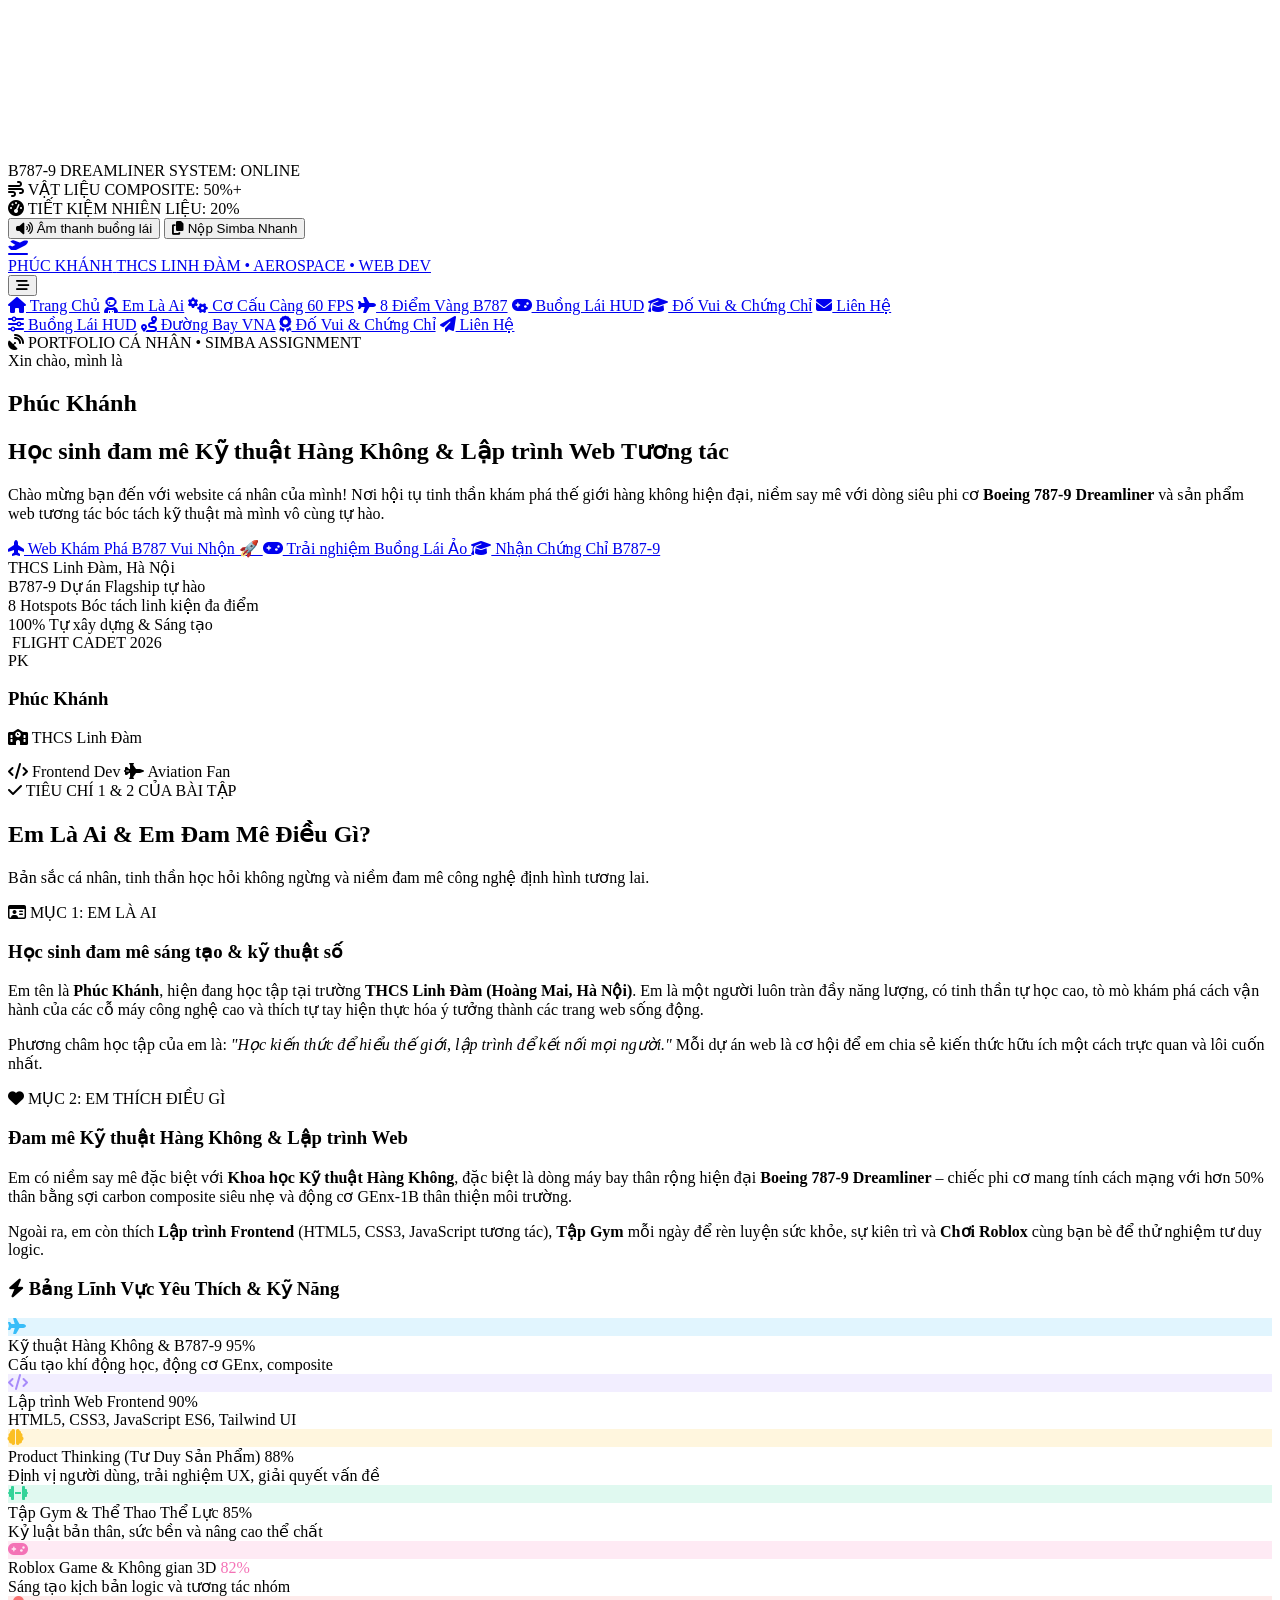
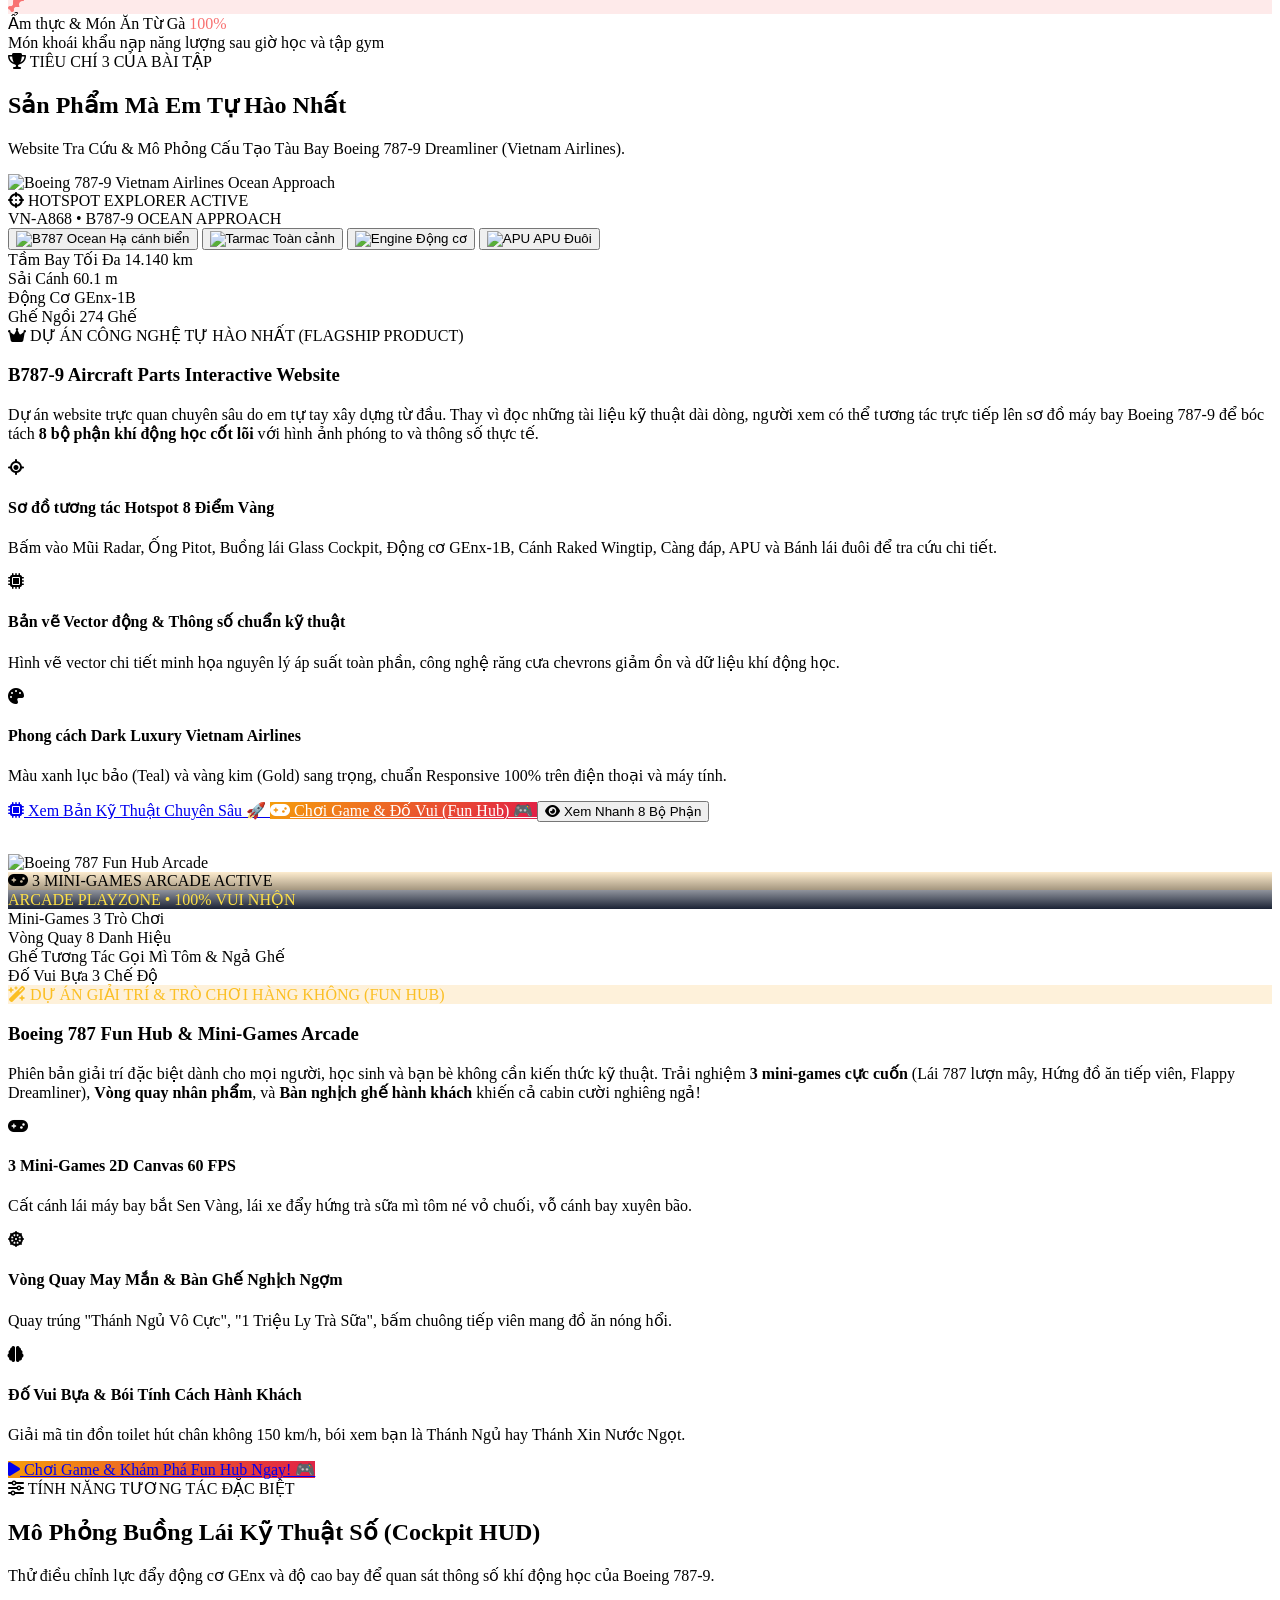
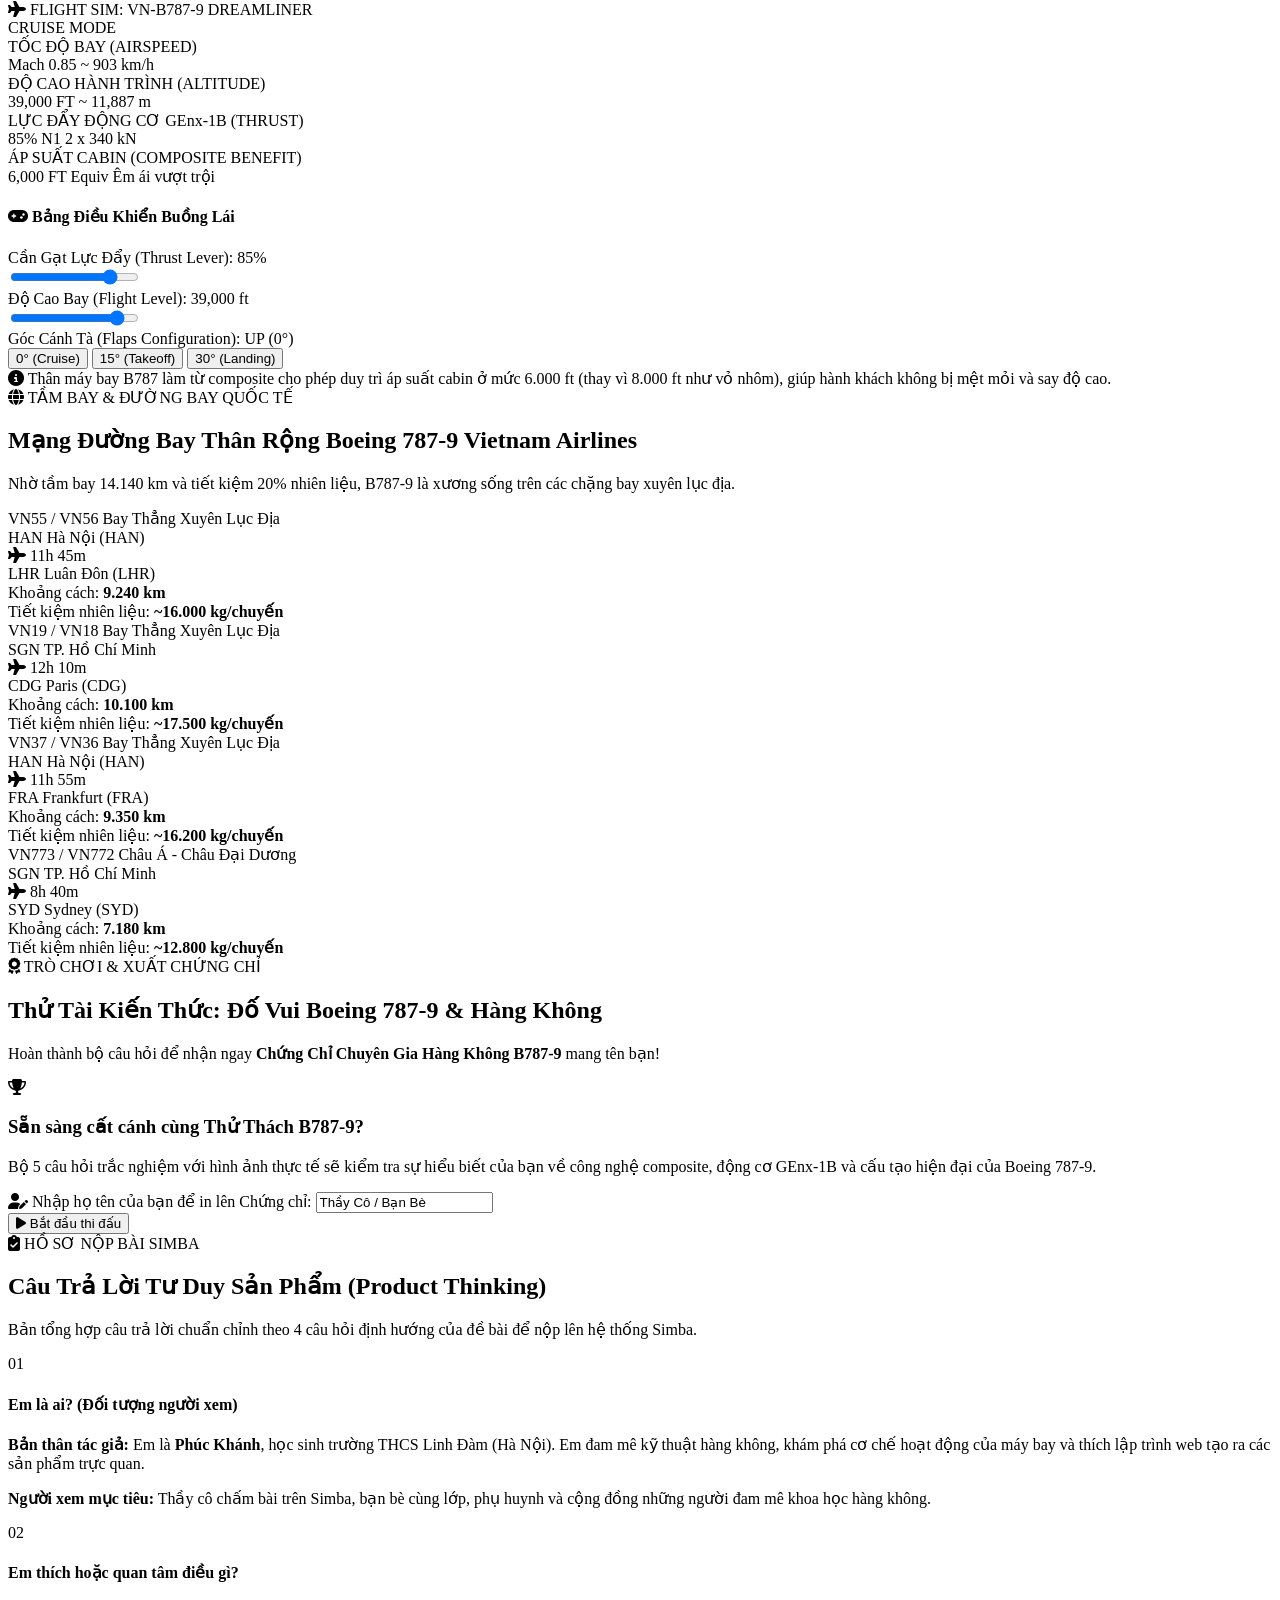
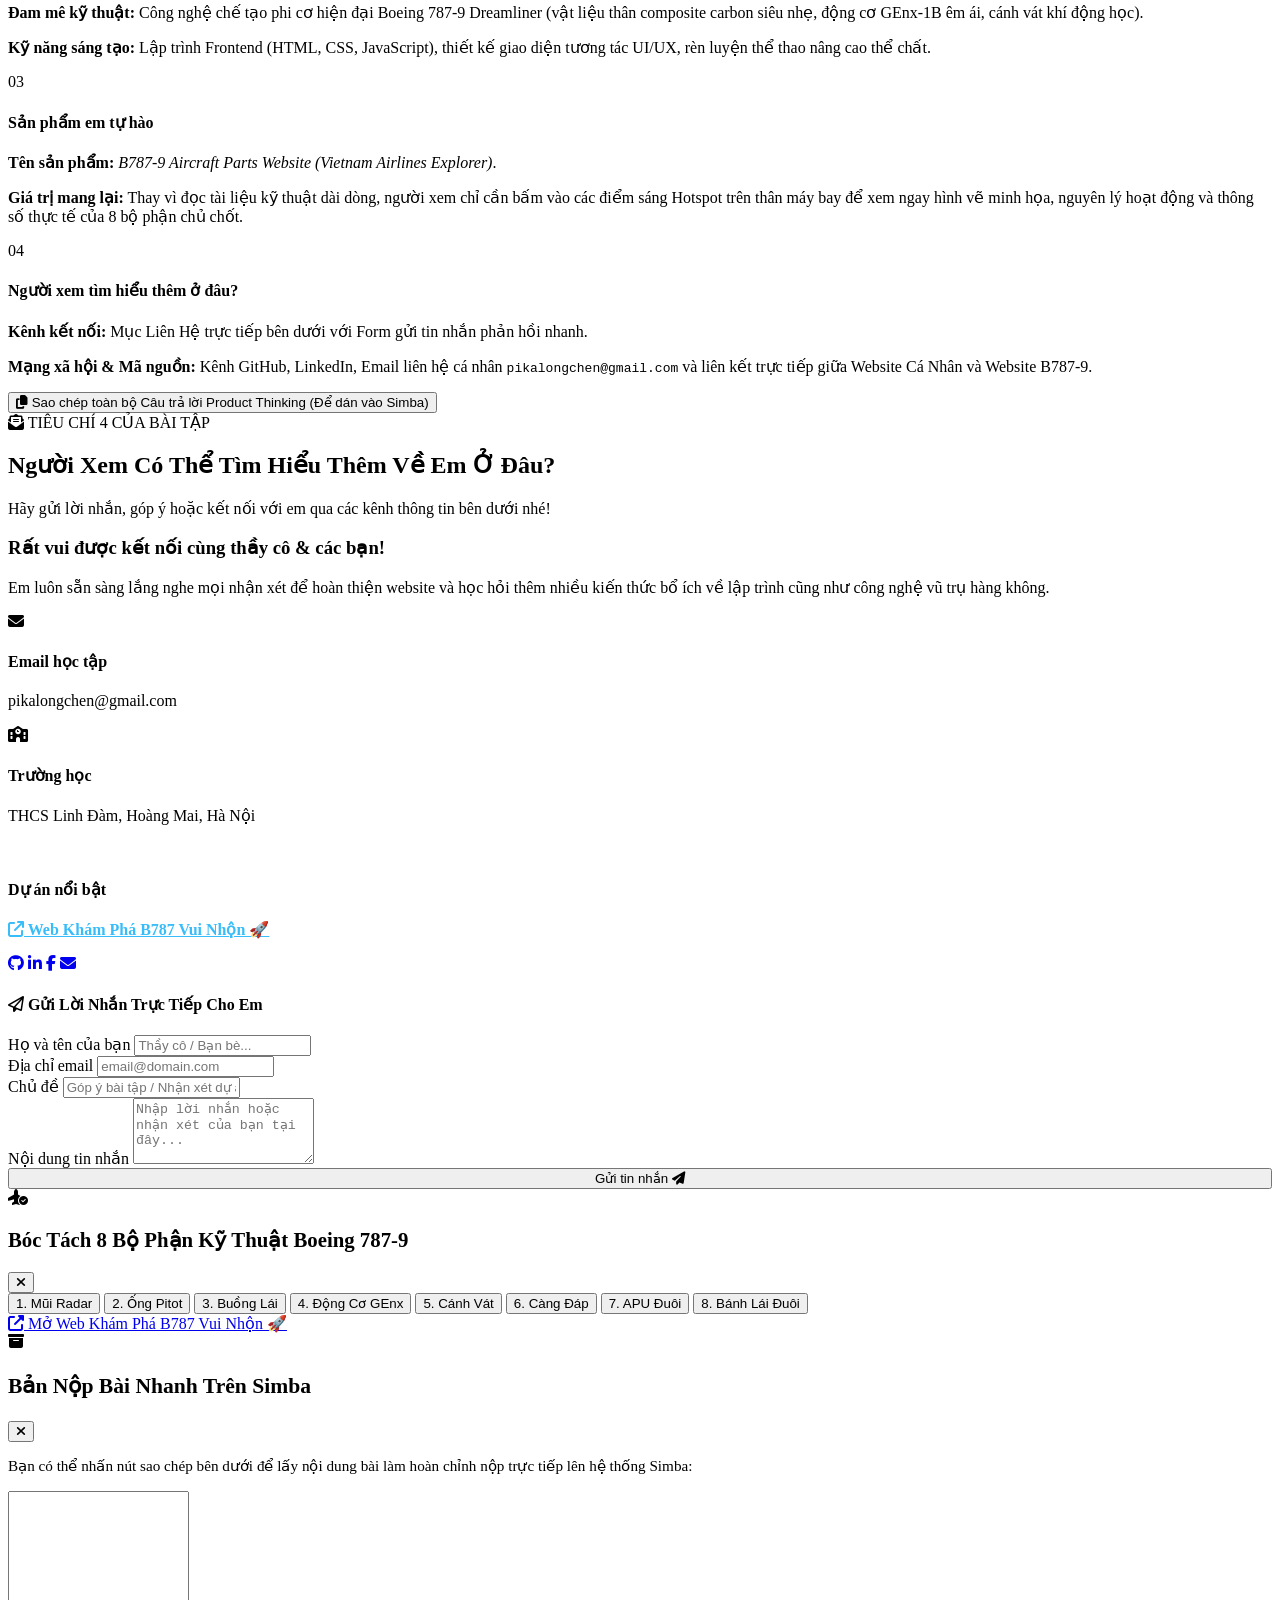
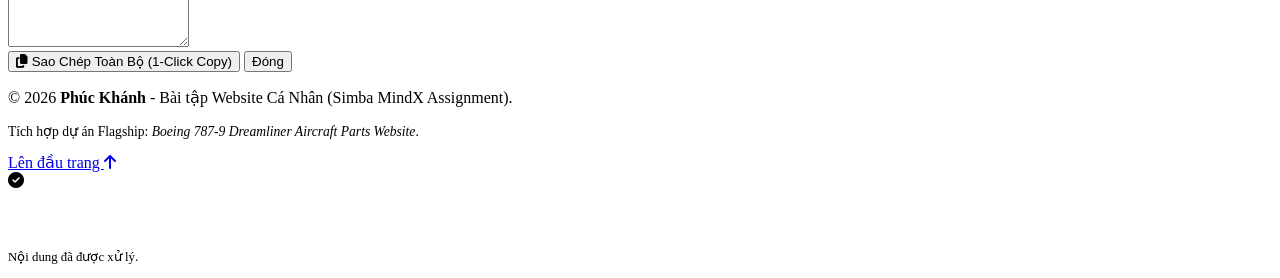
==== PhucKhanh_B787_Website.html @ 03b4ecce "Add files via upload" ====
<!DOCTYPE html>
<html lang="vi">
<head>
  <meta charset="UTF-8">
  <meta name="viewport" content="width=device-width, initial-scale=1.0">
  <title>Phúc Khánh | Website Cá Nhân & Boeing 787-9 Aerospace Explorer</title>
  
  <!-- SEO & Meta Tags -->
  <meta name="description" content="Website cá nhân của Phúc Khánh (THCS Linh Đàm) - Đam mê Công nghệ Kỹ thuật Hàng không & Lập trình Web. Khám phá dự án B787-9 Aircraft Parts Explorer, mô phỏng 3 cụm càng đáp 60 FPS, buồng lái ảo HUD và đố vui cấp chứng chỉ.">
  <meta name="author" content="Phúc Khánh">
  
  <!-- FontAwesome 6 Icons -->
  <link rel="stylesheet" href="https://cdnjs.cloudflare.com/ajax/libs/font-awesome/6.4.0/css/all.min.css">
  
  <!-- Google Fonts -->
  <link rel="preconnect" href="https://fonts.googleapis.com">
  <link rel="preconnect" href="https://fonts.gstatic.com" crossorigin>
  <link href="https://fonts.googleapis.com/css2?family=Inter:wght@300;400;500;600;700;800;900&family=Outfit:wght@400;500;600;700;800;900&family=JetBrains+Mono:wght@400;600;700;800&display=swap" rel="stylesheet">
  
  <!-- Custom Stylesheet -->
  <link rel="stylesheet" href="style.css?v=20260902_fresh">
</head>
<body>

  <!-- Background Particle & Canvas Animation -->
  <canvas id="skyCanvas" class="sky-canvas"></canvas>

  <!-- Interactive Mouse Glow -->
  <div class="mouse-glow" id="mouseGlow"></div>

  <!-- Top Telemetry Announcement Bar -->
  <div class="telemetry-bar">
    <div class="container telemetry-inner">
      <div class="telemetry-item">
        <span class="pulse-dot"></span>
        <span class="mono-text">B787-9 DREAMLINER SYSTEM: ONLINE</span>
      </div>
      <div class="telemetry-item hide-mobile">
        <i class="fa-solid fa-wind text-cyan"></i>
        <span>VẬT LIỆU COMPOSITE: 50%+</span>
      </div>
      <div class="telemetry-item hide-mobile">
        <i class="fa-solid fa-gauge-high text-gold"></i>
        <span>TIẾT KIỆM NHIÊN LIỆU: 20%</span>
      </div>
      <div class="telemetry-actions">
        <button id="audioToggleBtn" class="telemetry-btn" title="Bật/Tắt âm thanh buồng lái">
          <i class="fa-solid fa-volume-high" id="audioIcon"></i>
          <span class="hide-mobile">Âm thanh buồng lái</span>
        </button>
        <button id="quickSimbaBtn" class="telemetry-btn highlight" title="Sao chép nhanh bài nộp Simba">
          <i class="fa-solid fa-copy"></i>
          <span>Nộp Simba Nhanh</span>
        </button>
      </div>
    </div>
  </div>

  <!-- Header / Navigation -->
  <header id="header">
    <div class="container header-container">
      <a href="#home" class="logo">
        <div class="logo-icon-wrap">
          <i class="fa-solid fa-plane-departure text-cyan"></i>
        </div>
        <div>
          <span class="logo-name text-gradient">PHÚC KHÁNH</span>
          <span class="logo-tag">THCS LINH ĐÀM &bull; AEROSPACE &bull; WEB DEV</span>
        </div>
      </a>
      
      <button class="menu-btn" id="menuBtn" aria-label="Toggle Menu">
        <i class="fa-solid fa-bars-staggered"></i>
      </button>
      
      <nav class="nav-links" id="navLinks">
        <a href="#home" class="active"><i class="fa-solid fa-house"></i> Trang Chủ</a>
        <a href="#about"><i class="fa-solid fa-user-astronaut"></i> Em Là Ai</a>
        <a href="#gear-simulation"><i class="fa-solid fa-gears"></i> Cơ Cấu Càng 60 FPS</a>
        <a href="#hotspots"><i class="fa-solid fa-plane"></i> 8 Điểm Vàng B787</a>
        <a href="#hud-simulator"><i class="fa-solid fa-gamepad"></i> Buồng Lái HUD</a>
        <a href="#quiz"><i class="fa-solid fa-graduation-cap"></i> Đố Vui & Chứng Chỉ</a>
        <a href="#contact"><i class="fa-solid fa-envelope"></i> Liên Hệ</a>
      </nav>
    </div>
  </header>
        <a href="#hud-simulator"><i class="fa-solid fa-sliders"></i> Buồng Lái HUD</a>
        <a href="#routes"><i class="fa-solid fa-route"></i> Đường Bay VNA</a>
        <a href="#quiz"><i class="fa-solid fa-award"></i> Đố Vui & Chứng Chỉ</a>
        <a href="#contact"><i class="fa-solid fa-paper-plane"></i> Liên Hệ</a>
      </nav>
    </div>
  </header>

  <!-- Hero Section -->
  <section class="hero" id="home">
    <div class="container">
      <div class="hero-wrapper">
        
        <div class="hero-content">
          <div class="badge-tag">
            <i class="fa-solid fa-satellite-dish animate-spin-slow"></i>
            <span>PORTFOLIO CÁ NHÂN &bull; SIMBA ASSIGNMENT</span>
          </div>
          
          <span class="hero-subtitle">Xin chào, mình là</span>
          
          <h1 class="hero-title">
            Phúc <span class="text-gradient">Khánh</span>
          </h1>
          
          <h2 class="hero-role">
            Học sinh đam mê <span class="text-cyan">Kỹ thuật Hàng Không</span> &amp; <span class="text-violet">Lập trình Web Tương tác</span>
          </h2>
          
          <p class="hero-description">
            Chào mừng bạn đến với website cá nhân của mình! Nơi hội tụ tinh thần khám phá thế giới hàng không hiện đại, niềm say mê với dòng siêu phi cơ <strong>Boeing 787-9 Dreamliner</strong> và sản phẩm web tương tác bóc tách kỹ thuật mà mình vô cùng tự hào.
          </p>
          
          <div class="hero-buttons">
            <a href="b787-9-vietnam-airlines/index.html" target="_blank" class="btn btn-primary glow-effect">
              <i class="fa-solid fa-plane-up"></i> Web Khám Phá B787 Vui Nhộn 🚀
            </a>
            <a href="#hud-simulator" class="btn btn-outline">
              <i class="fa-solid fa-gamepad"></i> Trải nghiệm Buồng Lái Ảo
            </a>
            <a href="#quiz" class="btn btn-secondary">
              <i class="fa-solid fa-graduation-cap"></i> Nhận Chứng Chỉ B787-9
            </a>
          </div>
          
          <div class="hero-stats-panel glass-card">
            <div class="hero-stat-card">
              <span class="stat-num text-cyan">THCS</span>
              <span class="stat-sub">Linh Đàm, Hà Nội</span>
            </div>
            <div class="hero-stat-card">
              <span class="stat-num text-gold">B787-9</span>
              <span class="stat-sub">Dự án Flagship tự hào</span>
            </div>
            <div class="hero-stat-card">
              <span class="stat-num text-success">8 Hotspots</span>
              <span class="stat-sub">Bóc tách linh kiện đa điểm</span>
            </div>
            <div class="hero-stat-card">
              <span class="stat-num text-violet">100%</span>
              <span class="stat-sub">Tự xây dựng &amp; Sáng tạo</span>
            </div>
          </div>
        </div>
        
        <div class="hero-visual">
          <div class="avatar-card-container">
            <div class="avatar-glow-ring"></div>
            <div class="avatar-inner-box">
              <div class="avatar-flight-tag">
                <i class="fa-solid fa-plane-shield text-gold"></i>
                <span>FLIGHT CADET 2026</span>
              </div>
              
              <div class="avatar-core-circle">
                <div class="avatar-initials-glow">PK</div>
              </div>
              
              <div class="avatar-profile-info">
                <h3 class="avatar-name">Phúc Khánh</h3>
                <p class="avatar-school"><i class="fa-solid fa-school text-cyan"></i> THCS Linh Đàm</p>
                <div class="avatar-badge-list">
                  <span class="badge-mini"><i class="fa-solid fa-code"></i> Frontend Dev</span>
                  <span class="badge-mini"><i class="fa-solid fa-jet-fighter"></i> Aviation Fan</span>
                </div>
              </div>
            </div>
          </div>
        </div>

      </div>
    </div>
  </section>

  <!-- Section 1 & 2: Em là ai & Em thích hoặc quan tâm điều gì -->
  <section class="about reveal" id="about">
    <div class="container">
      <div class="section-header text-center">
        <span class="section-badge"><i class="fa-solid fa-check"></i> TIÊU CHÍ 1 &amp; 2 CỦA BÀI TẬP</span>
        <h2 class="section-title">Em Là Ai &amp; Em Đam Mê Điều Gì?</h2>
        <p class="section-desc">Bản sắc cá nhân, tinh thần học hỏi không ngừng và niềm đam mê công nghệ định hình tương lai.</p>
      </div>
      
      <div class="about-wrapper">
        <div class="about-text-column">
          
          <div class="glass-card about-info-card">
            <div class="card-icon-pill bg-cyan-soft">
              <i class="fa-regular fa-id-card text-cyan"></i>
              <span>MỤC 1: EM LÀ AI</span>
            </div>
            <h3 class="about-card-title">Học sinh đam mê sáng tạo &amp; kỹ thuật số</h3>
            <p>
              Em tên là <strong>Phúc Khánh</strong>, hiện đang học tập tại trường <strong>THCS Linh Đàm (Hoàng Mai, Hà Nội)</strong>. Em là một người luôn tràn đầy năng lượng, có tinh thần tự học cao, tò mò khám phá cách vận hành của các cỗ máy công nghệ cao và thích tự tay hiện thực hóa ý tưởng thành các trang web sống động.
            </p>
            <p>
              Phương châm học tập của em là: <em>"Học kiến thức để hiểu thế giới, lập trình để kết nối mọi người."</em> Mỗi dự án web là cơ hội để em chia sẻ kiến thức hữu ích một cách trực quan và lôi cuốn nhất.
            </p>
          </div>

          <div class="glass-card about-info-card">
            <div class="card-icon-pill bg-gold-soft">
              <i class="fa-solid fa-heart text-gold"></i>
              <span>MỤC 2: EM THÍCH ĐIỀU GÌ</span>
            </div>
            <h3 class="about-card-title">Đam mê Kỹ thuật Hàng Không &amp; Lập trình Web</h3>
            <p>
              Em có niềm say mê đặc biệt với <strong>Khoa học Kỹ thuật Hàng Không</strong>, đặc biệt là dòng máy bay thân rộng hiện đại <strong>Boeing 787-9 Dreamliner</strong> – chiếc phi cơ mang tính cách mạng với hơn 50% thân bằng sợi carbon composite siêu nhẹ và động cơ GEnx-1B thân thiện môi trường.
            </p>
            <p>
              Ngoài ra, em còn thích <strong>Lập trình Frontend</strong> (HTML5, CSS3, JavaScript tương tác), <strong>Tập Gym</strong> mỗi ngày để rèn luyện sức khỏe, sự kiên trì và <strong>Chơi Roblox</strong> cùng bạn bè để thử nghiệm tư duy logic.
            </p>
          </div>

        </div>
        
        <div class="about-skills-column">
          <div class="glass-card skills-card-wrap">
            <h3 class="skills-column-title"><i class="fa-solid fa-bolt text-gold"></i> Bảng Lĩnh Vực Yêu Thích &amp; Kỹ Năng</h3>
            
            <div class="skills-grid-modern">
              
              <div class="skill-modern-item">
                <div class="skill-item-icon" style="color: #38bdf8; background: rgba(56, 189, 248, 0.15);">
                  <i class="fa-solid fa-plane"></i>
                </div>
                <div class="skill-item-body">
                  <div class="skill-name-row">
                    <span class="skill-title">Kỹ thuật Hàng Không &amp; B787-9</span>
                    <span class="skill-pct text-cyan">95%</span>
                  </div>
                  <div class="skill-meter"><div class="meter-fill" style="width: 95%; background: #38bdf8;"></div></div>
                  <span class="skill-caption">Cấu tạo khí động học, động cơ GEnx, composite</span>
                </div>
              </div>

              <div class="skill-modern-item">
                <div class="skill-item-icon" style="color: #a78bfa; background: rgba(167, 139, 250, 0.15);">
                  <i class="fa-solid fa-code"></i>
                </div>
                <div class="skill-item-body">
                  <div class="skill-name-row">
                    <span class="skill-title">Lập trình Web Frontend</span>
                    <span class="skill-pct text-violet">90%</span>
                  </div>
                  <div class="skill-meter"><div class="meter-fill" style="width: 90%; background: #a78bfa;"></div></div>
                  <span class="skill-caption">HTML5, CSS3, JavaScript ES6, Tailwind UI</span>
                </div>
              </div>

              <div class="skill-modern-item">
                <div class="skill-item-icon" style="color: #fbbf24; background: rgba(251, 191, 36, 0.15);">
                  <i class="fa-solid fa-brain"></i>
                </div>
                <div class="skill-item-body">
                  <div class="skill-name-row">
                    <span class="skill-title">Product Thinking (Tư Duy Sản Phẩm)</span>
                    <span class="skill-pct text-gold">88%</span>
                  </div>
                  <div class="skill-meter"><div class="meter-fill" style="width: 88%; background: #fbbf24;"></div></div>
                  <span class="skill-caption">Định vị người dùng, trải nghiệm UX, giải quyết vấn đề</span>
                </div>
              </div>

              <div class="skill-modern-item">
                <div class="skill-item-icon" style="color: #34d399; background: rgba(52, 211, 153, 0.15);">
                  <i class="fa-solid fa-dumbbell"></i>
                </div>
                <div class="skill-item-body">
                  <div class="skill-name-row">
                    <span class="skill-title">Tập Gym &amp; Thể Thao Thể Lực</span>
                    <span class="skill-pct text-success">85%</span>
                  </div>
                  <div class="skill-meter"><div class="meter-fill" style="width: 85%; background: #34d399;"></div></div>
                  <span class="skill-caption">Kỷ luật bản thân, sức bền và nâng cao thể chất</span>
                </div>
              </div>

              <div class="skill-modern-item">
                <div class="skill-item-icon" style="color: #f472b6; background: rgba(244, 114, 182, 0.15);">
                  <i class="fa-solid fa-gamepad"></i>
                </div>
                <div class="skill-item-body">
                  <div class="skill-name-row">
                    <span class="skill-title">Roblox Game &amp; Không gian 3D</span>
                    <span class="skill-pct" style="color: #f472b6;">82%</span>
                  </div>
                  <div class="skill-meter"><div class="meter-fill" style="width: 82%; background: #f472b6;"></div></div>
                  <span class="skill-caption">Sáng tạo kịch bản logic và tương tác nhóm</span>
                </div>
              </div>

              <div class="skill-modern-item">
                <div class="skill-item-icon" style="color: #f87171; background: rgba(248, 113, 113, 0.15);">
                  <i class="fa-solid fa-drumstick-bite"></i>
                </div>
                <div class="skill-item-body">
                  <div class="skill-name-row">
                    <span class="skill-title">Ẩm thực &amp; Món Ăn Từ Gà</span>
                    <span class="skill-pct" style="color: #f87171;">100%</span>
                  </div>
                  <div class="skill-meter"><div class="meter-fill" style="width: 100%; background: #f87171;"></div></div>
                  <span class="skill-caption">Món khoái khẩu nạp năng lượng sau giờ học và tập gym</span>
                </div>
              </div>

            </div>
          </div>
        </div>
      </div>
    </div>
  </section>

  <!-- Section 3: Một sản phẩm, hoạt động, thành tích mà em tự hào (Dự Án B787-9) -->
  <section class="project-section reveal" id="project">
    <div class="container">
      <div class="section-header text-center">
        <span class="section-badge"><i class="fa-solid fa-trophy"></i> TIÊU CHÍ 3 CỦA BÀI TẬP</span>
        <h2 class="section-title">Sản Phẩm Mà Em Tự Hào Nhất</h2>
        <p class="section-desc">Website Tra Cứu &amp; Mô Phỏng Cấu Tạo Tàu Bay Boeing 787-9 Dreamliner (Vietnam Airlines).</p>
      </div>

      <!-- Main Showcase Mega Card -->
      <div class="showcase-mega-card glass-card">
        <div class="mega-card-grid">
          
          <!-- Visual & Interactive Preview Side -->
          <div class="mega-visual-side">
            <div class="mega-image-container">
              <img src="images/vietnam_airlines_b787_ocean.jpg?v=2" alt="Boeing 787-9 Vietnam Airlines Ocean Approach" class="mega-img" id="showcaseMainImg">
              <div class="mega-overlay-hud">
                <div class="hud-indicator">
                  <span class="radar-scan"></span>
                  <i class="fa-solid fa-crosshairs text-gold"></i>
                  <span>HOTSPOT EXPLORER ACTIVE</span>
                </div>
                <span class="aircraft-code">VN-A868 &bull; B787-9 OCEAN APPROACH</span>
              </div>
            </div>
            
            <!-- Quick Image Thumbnails Selector -->
            <div class="thumb-selector-grid">
              <button class="thumb-btn active" data-img="images/vietnam_airlines_b787_ocean.jpg?v=2" data-caption="Boeing 787-9 Vietnam Airlines tiếp cận hạ cánh trên vịnh biển">
                <img src="images/vietnam_airlines_b787_ocean.jpg?v=2" alt="B787 Ocean">
                <span>Hạ cánh biển</span>
              </button>
              <button class="thumb-btn" data-img="images/vietnam_airlines_b787_tarmac.png" data-caption="Sơ đồ tương tác Tarmac toàn cảnh">
                <img src="images/vietnam_airlines_b787_tarmac.png" alt="Tarmac">
                <span>Toàn cảnh</span>
              </button>
              <button class="thumb-btn" data-img="images/vietnam_airlines_b787_engine_closeup.png" data-caption="Động cơ siêu êm GEnx-1B">
                <img src="images/vietnam_airlines_b787_engine_closeup.png" alt="Engine">
                <span>Động cơ</span>
              </button>
              <button class="thumb-btn" data-img="images/b787_apu_closeup.png" data-caption="Động cơ phụ APU & Đuôi">
                <img src="images/b787_apu_closeup.png" alt="APU">
                <span>APU Đuôi</span>
              </button>
            </div>

            <!-- Technical Key Metrics Strip -->
            <div class="specs-metrics-bar">
              <div class="metric-block">
                <span class="m-label">Tầm Bay Tối Đa</span>
                <span class="m-val text-gold">14.140 km</span>
              </div>
              <div class="metric-block">
                <span class="m-label">Sải Cánh</span>
                <span class="m-val text-cyan">60.1 m</span>
              </div>
              <div class="metric-block">
                <span class="m-label">Động Cơ</span>
                <span class="m-val text-violet">GEnx-1B</span>
              </div>
              <div class="metric-block">
                <span class="m-label">Ghế Ngồi</span>
                <span class="m-val text-success">274 Ghế</span>
              </div>
            </div>
          </div>

          <!-- Project Information & Feature Breakdown Side -->
          <div class="mega-info-side">
            <div class="flagship-badge">
              <i class="fa-solid fa-crown text-gold"></i>
              <span>DỰ ÁN CÔNG NGHỆ TỰ HÀO NHẤT (FLAGSHIP PRODUCT)</span>
            </div>

            <h3 class="mega-project-title">
              B787-9 Aircraft Parts Interactive Website
            </h3>
            
            <p class="mega-project-summary">
              Dự án website trực quan chuyên sâu do em tự tay xây dựng từ đầu. Thay vì đọc những tài liệu kỹ thuật dài dòng, người xem có thể tương tác trực tiếp lên sơ đồ máy bay Boeing 787-9 để bóc tách <strong>8 bộ phận khí động học cốt lõi</strong> với hình ảnh phóng to và thông số thực tế.
            </p>

            <div class="mega-features-list">
              <div class="feature-item-row">
                <div class="f-icon bg-cyan-soft text-cyan"><i class="fa-solid fa-location-crosshairs"></i></div>
                <div>
                  <h4 class="f-title">Sơ đồ tương tác Hotspot 8 Điểm Vàng</h4>
                  <p class="f-desc">Bấm vào Mũi Radar, Ống Pitot, Buồng lái Glass Cockpit, Động cơ GEnx-1B, Cánh Raked Wingtip, Càng đáp, APU và Bánh lái đuôi để tra cứu chi tiết.</p>
                </div>
              </div>

              <div class="feature-item-row">
                <div class="f-icon bg-gold-soft text-gold"><i class="fa-solid fa-microchip"></i></div>
                <div>
                  <h4 class="f-title">Bản vẽ Vector động &amp; Thông số chuẩn kỹ thuật</h4>
                  <p class="f-desc">Hình vẽ vector chi tiết minh họa nguyên lý áp suất toàn phần, công nghệ răng cưa chevrons giảm ồn và dữ liệu khí động học.</p>
                </div>
              </div>

              <div class="feature-item-row">
                <div class="f-icon bg-violet-soft text-violet"><i class="fa-solid fa-palette"></i></div>
                <div>
                  <h4 class="f-title">Phong cách Dark Luxury Vietnam Airlines</h4>
                  <p class="f-desc">Màu xanh lục bảo (Teal) và vàng kim (Gold) sang trọng, chuẩn Responsive 100% trên điện thoại và máy tính.</p>
                </div>
              </div>
            </div>

            <div class="mega-cta-group">
              <a href="b787-9-vietnam-airlines/index.html" class="btn btn-primary glow-teal" target="_blank">
                <i class="fa-solid fa-microchip"></i> Xem Bản Kỹ Thuật Chuyên Sâu 🚀
              </a>
              <a href="fun.html" class="btn btn-secondary glow-effect" target="_blank" style="background: linear-gradient(135deg, #f59e0b, #e11d48); color: white; border: none;">
                <i class="fa-solid fa-gamepad"></i> Chơi Game & Đố Vui (Fun Hub) 🎮
              </a>
              <button class="btn btn-outline" id="openPartsPreviewModalBtn">
                <i class="fa-solid fa-eye"></i> Xem Nhanh 8 Bộ Phận
              </button>
            </div>
          </div>

        </div>
      </div>

      <!-- Second Showcase Card: Fun Hub & Mini-Games Arcade -->
      <div class="showcase-mega-card glass-card" style="margin-top: 2rem; border-color: rgba(245, 158, 11, 0.3);">
        <div class="mega-card-grid">
          
          <div class="mega-visual-side">
            <div class="mega-image-container">
              <img src="images/vietnam_airlines_b787_runway_night.png" alt="Boeing 787 Fun Hub Arcade" class="mega-img">
              <div class="mega-overlay-hud" style="background: linear-gradient(to top, rgba(15, 23, 42, 0.95), transparent);">
                <div class="hud-indicator" style="background: rgba(245, 158, 11, 0.2); border-color: #f59e0b;">
                  <i class="fa-solid fa-gamepad text-gold"></i>
                  <span>3 MINI-GAMES ARCADE ACTIVE</span>
                </div>
                <span class="aircraft-code" style="color: #fde047;">ARCADE PLAYZONE &bull; 100% VUI NHỘN</span>
              </div>
            </div>
            
            <div class="specs-metrics-bar">
              <div class="metric-block">
                <span class="m-label">Mini-Games</span>
                <span class="m-val text-gold">3 Trò Chơi</span>
              </div>
              <div class="metric-block">
                <span class="m-label">Vòng Quay</span>
                <span class="m-val text-cyan">8 Danh Hiệu</span>
              </div>
              <div class="metric-block">
                <span class="m-label">Ghế Tương Tác</span>
                <span class="m-val text-violet">Gọi Mì Tôm & Ngả Ghế</span>
              </div>
              <div class="metric-block">
                <span class="m-label">Đố Vui Bựa</span>
                <span class="m-val text-success">3 Chế Độ</span>
              </div>
            </div>
          </div>

          <div class="mega-info-side">
            <div class="flagship-badge" style="background: rgba(245, 158, 11, 0.15); border-color: rgba(245, 158, 11, 0.4); color: #fbbf24;">
              <i class="fa-solid fa-wand-magic-sparkles text-gold"></i>
              <span>DỰ ÁN GIẢI TRÍ &amp; TRÒ CHƠI HÀNG KHÔNG (FUN HUB)</span>
            </div>

            <h3 class="mega-project-title">
              Boeing 787 Fun Hub &amp; Mini-Games Arcade
            </h3>
            
            <p class="mega-project-summary">
              Phiên bản giải trí đặc biệt dành cho mọi người, học sinh và bạn bè không cần kiến thức kỹ thuật. Trải nghiệm <strong>3 mini-games cực cuốn</strong> (Lái 787 lượn mây, Hứng đồ ăn tiếp viên, Flappy Dreamliner), <strong>Vòng quay nhân phẩm</strong>, và <strong>Bàn nghịch ghế hành khách</strong> khiến cả cabin cười nghiêng ngả!
            </p>

            <div class="mega-features-list">
              <div class="feature-item-row">
                <div class="f-icon bg-gold-soft text-gold"><i class="fa-solid fa-gamepad"></i></div>
                <div>
                  <h4 class="f-title">3 Mini-Games 2D Canvas 60 FPS</h4>
                  <p class="f-desc">Cất cánh lái máy bay bắt Sen Vàng, lái xe đẩy hứng trà sữa mì tôm né vỏ chuối, vỗ cánh bay xuyên bão.</p>
                </div>
              </div>

              <div class="feature-item-row">
                <div class="f-icon bg-cyan-soft text-cyan"><i class="fa-solid fa-dharmachakra"></i></div>
                <div>
                  <h4 class="f-title">Vòng Quay May Mắn &amp; Bàn Ghế Nghịch Ngợm</h4>
                  <p class="f-desc">Quay trúng "Thánh Ngủ Vô Cực", "1 Triệu Ly Trà Sữa", bấm chuông tiếp viên mang đồ ăn nóng hổi.</p>
                </div>
              </div>

              <div class="feature-item-row">
                <div class="f-icon bg-violet-soft text-violet"><i class="fa-solid fa-brain"></i></div>
                <div>
                  <h4 class="f-title">Đố Vui Bựa &amp; Bói Tính Cách Hành Khách</h4>
                  <p class="f-desc">Giải mã tin đồn toilet hút chân không 150 km/h, bói xem bạn là Thánh Ngủ hay Thánh Xin Nước Ngọt.</p>
                </div>
              </div>
            </div>

            <div class="mega-cta-group">
              <a href="fun.html" class="btn btn-primary glow-effect" target="_blank" style="background: linear-gradient(135deg, #f59e0b, #e11d48); border: none;">
                <i class="fa-solid fa-play"></i> Chơi Game &amp; Khám Phá Fun Hub Ngay! 🎮
              </a>
            </div>
          </div>

        </div>
      </div>

    </div>
  </section>

  <!-- Interactive Cockpit HUD & Telemetry Simulator Section -->
  <section class="hud-section reveal" id="hud-simulator">
    <div class="container">
      <div class="section-header text-center">
        <span class="section-badge"><i class="fa-solid fa-sliders"></i> TÍNH NĂNG TƯƠNG TÁC ĐẶC BIỆT</span>
        <h2 class="section-title">Mô Phỏng Buồng Lái Kỹ Thuật Số (Cockpit HUD)</h2>
        <p class="section-desc">Thử điều chỉnh lực đẩy động cơ GEnx và độ cao bay để quan sát thông số khí động học của Boeing 787-9.</p>
      </div>

      <div class="hud-terminal-card glass-card">
        <div class="hud-top-bar">
          <div class="hud-flight-id">
            <i class="fa-solid fa-plane text-cyan"></i>
            <span>FLIGHT SIM: VN-B787-9 DREAMLINER</span>
          </div>
          <div class="hud-status-badge">
            <span class="status-blink"></span> CRUISE MODE
          </div>
        </div>

        <div class="hud-grid-layout">
          <!-- Gauges & Telemetry -->
          <div class="hud-instruments">
            <div class="instrument-box">
              <span class="inst-label">TỐC ĐỘ BAY (AIRSPEED)</span>
              <div class="inst-val-row">
                <span class="inst-number" id="hudSpeedVal">Mach 0.85</span>
                <span class="inst-unit">~ 903 km/h</span>
              </div>
              <div class="hud-bar-wrap"><div class="hud-bar-fill" id="hudSpeedBar" style="width: 85%;"></div></div>
            </div>

            <div class="instrument-box">
              <span class="inst-label">ĐỘ CAO HÀNH TRÌNH (ALTITUDE)</span>
              <div class="inst-val-row">
                <span class="inst-number text-cyan" id="hudAltVal">39,000 FT</span>
                <span class="inst-unit">~ 11,887 m</span>
              </div>
              <div class="hud-bar-wrap"><div class="hud-bar-fill" id="hudAltBar" style="width: 90%; background: #38bdf8;"></div></div>
            </div>

            <div class="instrument-box">
              <span class="inst-label">LỰC ĐẨY ĐỘNG CƠ GEnx-1B (THRUST)</span>
              <div class="inst-val-row">
                <span class="inst-number text-gold" id="hudThrustVal">85% N1</span>
                <span class="inst-unit">2 x 340 kN</span>
              </div>
              <div class="hud-bar-wrap"><div class="hud-bar-fill" id="hudThrustBar" style="width: 85%; background: #fbbf24;"></div></div>
            </div>

            <div class="instrument-box">
              <span class="inst-label">ÁP SUẤT CABIN (COMPOSITE BENEFIT)</span>
              <div class="inst-val-row">
                <span class="inst-number text-success" id="hudCabinVal">6,000 FT Equiv</span>
                <span class="inst-unit">Êm ái vượt trội</span>
              </div>
              <div class="hud-bar-wrap"><div class="hud-bar-fill" style="width: 75%; background: #34d399;"></div></div>
            </div>
          </div>

          <!-- Interactive Flight Controls -->
          <div class="hud-controls-panel">
            <h4 class="ctrl-heading"><i class="fa-solid fa-gamepad text-gold"></i> Bảng Điều Khiển Buồng Lái</h4>
            
            <div class="control-row">
              <div class="ctrl-label-row">
                <span>Cần Gạt Lực Đẩy (Thrust Lever):</span>
                <span class="ctrl-current-val text-gold" id="thrustSliderVal">85%</span>
              </div>
              <input type="range" min="20" max="100" value="85" class="flight-slider" id="thrustSlider">
            </div>

            <div class="control-row">
              <div class="ctrl-label-row">
                <span>Độ Cao Bay (Flight Level):</span>
                <span class="ctrl-current-val text-cyan" id="altSliderVal">39,000 ft</span>
              </div>
              <input type="range" min="10000" max="43000" step="1000" value="39000" class="flight-slider" id="altSlider">
            </div>

            <div class="control-row">
              <div class="ctrl-label-row">
                <span>Góc Cánh Tà (Flaps Configuration):</span>
                <span class="ctrl-current-val text-violet" id="flapsVal">UP (0°)</span>
              </div>
              <div class="flaps-btn-group">
                <button class="flaps-btn active" data-flaps="UP (0°)">0° (Cruise)</button>
                <button class="flaps-btn" data-flaps="Flaps 15°">15° (Takeoff)</button>
                <button class="flaps-btn" data-flaps="Flaps 30°">30° (Landing)</button>
              </div>
            </div>

            <div class="hud-alert-box" id="hudTipBox">
              <i class="fa-solid fa-circle-info text-cyan"></i>
              <span id="hudTipText">Thân máy bay B787 làm từ composite cho phép duy trì áp suất cabin ở mức 6.000 ft (thay vì 8.000 ft như vỏ nhôm), giúp hành khách không bị mệt mỏi và say độ cao.</span>
            </div>
          </div>
        </div>
      </div>
    </div>
  </section>

  <!-- Vietnam Airlines B787-9 Global Flight Routes Section -->
  <section class="routes-section reveal" id="routes">
    <div class="container">
      <div class="section-header text-center">
        <span class="section-badge"><i class="fa-solid fa-globe"></i> TẦM BAY &amp; ĐƯỜNG BAY QUỐC TẾ</span>
        <h2 class="section-title">Mạng Đường Bay Thân Rộng Boeing 787-9 Vietnam Airlines</h2>
        <p class="section-desc">Nhờ tầm bay 14.140 km và tiết kiệm 20% nhiên liệu, B787-9 là xương sống trên các chặng bay xuyên lục địa.</p>
      </div>

      <div class="routes-grid">
        
        <!-- Route 1: London -->
        <div class="route-card glass-card">
          <div class="route-top">
            <span class="flight-num">VN55 / VN56</span>
            <span class="route-type-badge">Bay Thẳng Xuyên Lục Địa</span>
          </div>
          <div class="route-path">
            <div class="city-box">
              <span class="city-code">HAN</span>
              <span class="city-name">Hà Nội (HAN)</span>
            </div>
            <div class="flight-line">
              <i class="fa-solid fa-plane plane-fly-anim"></i>
              <span class="flight-duration">11h 45m</span>
            </div>
            <div class="city-box">
              <span class="city-code">LHR</span>
              <span class="city-name">Luân Đôn (LHR)</span>
            </div>
          </div>
          <div class="route-details-grid">
            <div><span class="r-sub">Khoảng cách:</span> <strong>9.240 km</strong></div>
            <div><span class="r-sub">Tiết kiệm nhiên liệu:</span> <strong class="text-success">~16.000 kg/chuyến</strong></div>
          </div>
        </div>

        <!-- Route 2: Paris -->
        <div class="route-card glass-card">
          <div class="route-top">
            <span class="flight-num">VN19 / VN18</span>
            <span class="route-type-badge">Bay Thẳng Xuyên Lục Địa</span>
          </div>
          <div class="route-path">
            <div class="city-box">
              <span class="city-code">SGN</span>
              <span class="city-name">TP. Hồ Chí Minh</span>
            </div>
            <div class="flight-line">
              <i class="fa-solid fa-plane plane-fly-anim"></i>
              <span class="flight-duration">12h 10m</span>
            </div>
            <div class="city-box">
              <span class="city-code">CDG</span>
              <span class="city-name">Paris (CDG)</span>
            </div>
          </div>
          <div class="route-details-grid">
            <div><span class="r-sub">Khoảng cách:</span> <strong>10.100 km</strong></div>
            <div><span class="r-sub">Tiết kiệm nhiên liệu:</span> <strong class="text-success">~17.500 kg/chuyến</strong></div>
          </div>
        </div>

        <!-- Route 3: Frankfurt -->
        <div class="route-card glass-card">
          <div class="route-top">
            <span class="flight-num">VN37 / VN36</span>
            <span class="route-type-badge">Bay Thẳng Xuyên Lục Địa</span>
          </div>
          <div class="route-path">
            <div class="city-box">
              <span class="city-code">HAN</span>
              <span class="city-name">Hà Nội (HAN)</span>
            </div>
            <div class="flight-line">
              <i class="fa-solid fa-plane plane-fly-anim"></i>
              <span class="flight-duration">11h 55m</span>
            </div>
            <div class="city-box">
              <span class="city-code">FRA</span>
              <span class="city-name">Frankfurt (FRA)</span>
            </div>
          </div>
          <div class="route-details-grid">
            <div><span class="r-sub">Khoảng cách:</span> <strong>9.350 km</strong></div>
            <div><span class="r-sub">Tiết kiệm nhiên liệu:</span> <strong class="text-success">~16.200 kg/chuyến</strong></div>
          </div>
        </div>

        <!-- Route 4: Sydney -->
        <div class="route-card glass-card">
          <div class="route-top">
            <span class="flight-num">VN773 / VN772</span>
            <span class="route-type-badge">Châu Á - Châu Đại Dương</span>
          </div>
          <div class="route-path">
            <div class="city-box">
              <span class="city-code">SGN</span>
              <span class="city-name">TP. Hồ Chí Minh</span>
            </div>
            <div class="flight-line">
              <i class="fa-solid fa-plane plane-fly-anim"></i>
              <span class="flight-duration">8h 40m</span>
            </div>
            <div class="city-box">
              <span class="city-code">SYD</span>
              <span class="city-name">Sydney (SYD)</span>
            </div>
          </div>
          <div class="route-details-grid">
            <div><span class="r-sub">Khoảng cách:</span> <strong>7.180 km</strong></div>
            <div><span class="r-sub">Tiết kiệm nhiên liệu:</span> <strong class="text-success">~12.800 kg/chuyến</strong></div>
          </div>
        </div>

      </div>
    </div>
  </section>

  <!-- Interactive Aviation Quiz & Certificate Generator Section -->
  <section class="quiz-section reveal" id="quiz">
    <div class="container">
      <div class="section-header text-center">
        <span class="section-badge"><i class="fa-solid fa-award"></i> TRÒ CHƠI &amp; XUẤT CHỨNG CHỈ</span>
        <h2 class="section-title">Thử Tài Kiến Thức: Đố Vui Boeing 787-9 &amp; Hàng Không</h2>
        <p class="section-desc">Hoàn thành bộ câu hỏi để nhận ngay <strong>Chứng Chỉ Chuyên Gia Hàng Không B787-9</strong> mang tên bạn!</p>
      </div>

      <div class="glass-card quiz-card">
        
        <!-- Quiz Intro Screen -->
        <div id="quiz-intro">
          <div class="quiz-badge-icon">
            <i class="fa-solid fa-trophy"></i>
          </div>
          <h3 class="quiz-intro-heading">
            Sẵn sàng cất cánh cùng Thử Thách B787-9?
          </h3>
          <p class="quiz-intro-p">
            Bộ 5 câu hỏi trắc nghiệm với hình ảnh thực tế sẽ kiểm tra sự hiểu biết của bạn về công nghệ composite, động cơ GEnx-1B và cấu tạo hiện đại của Boeing 787-9.
          </p>
          
          <div class="quiz-user-input-wrap">
            <label for="userNameForCert" class="input-label"><i class="fa-solid fa-user-pen text-cyan"></i> Nhập họ tên của bạn để in lên Chứng chỉ:</label>
            <input type="text" id="userNameForCert" class="cert-input-control" placeholder="Ví dụ: Nguyễn Văn A..." value="Thầy Cô / Bạn Bè">
          </div>

          <div class="text-center mt-3">
            <button class="btn btn-primary glow-effect" id="start-quiz-btn">
              <i class="fa-solid fa-play"></i> Bắt đầu thi đấu
            </button>
          </div>
        </div>
        
        <!-- Question Active Screen -->
        <div id="quiz-container" style="display: none;">
          <div class="quiz-progress-wrap">
            <div class="progress-info-row">
              <span id="question-number">Câu hỏi 1/5</span>
              <span id="current-score-tag" class="score-tag">Điểm hiện tại: 0</span>
            </div>
            <div class="progress-bar-bg">
              <div class="progress-bar-fill" id="progress-bar"></div>
            </div>
          </div>

          <div id="quiz-image-container" class="quiz-img-box" style="display: none;">
            <img id="quiz-question-image" src="" alt="Hình ảnh câu hỏi" class="quiz-img-fluid">
          </div>

          <h3 id="question-text" class="question-title">
            Câu hỏi ở đây?
          </h3>

          <div class="options-grid" id="options-container">
            <!-- Options will be injected dynamically -->
          </div>

          <div class="quiz-feedback" id="quiz-feedback" style="display: none;"></div>

          <div class="quiz-footer-actions">
            <button class="btn btn-primary" id="next-question-btn" style="display: none;">
              Câu tiếp theo <i class="fa-solid fa-arrow-right"></i>
            </button>
          </div>
        </div>
        
        <!-- Quiz Result Screen with Certificate -->
        <div id="quiz-result" style="display: none;">
          
          <div class="result-top-summary text-center">
            <div class="result-icon-wrap" id="result-icon">
              <i class="fa-solid fa-crown text-gold" style="font-size: 3.5rem;"></i>
            </div>
            <h3 class="result-title">Kết Quả Chuyến Bay</h3>
            <p id="result-text" class="result-desc"></p>
          </div>

          <!-- Official Aviation Certificate Canvas & Card -->
          <div class="certificate-container glass-card" id="certificateBox">
            <div class="cert-inner-frame">
              <div class="cert-header">
                <i class="fa-solid fa-award cert-icon-gold"></i>
                <h4 class="cert-company">VIETNAM AIRLINES &bull; B787-9 ACADEMY</h4>
                <h3 class="cert-title">CHỨNG NHẬN AM HIỂU KỸ THUẬT HÀNG KHÔNG</h3>
              </div>
              
              <div class="cert-body">
                <p class="cert-presented">Chứng nhận được trao cho:</p>
                <h2 class="cert-candidate-name" id="certCandidateName">HỌC VIÊN XUẤT SẮC</h2>
                <p class="cert-achievement-text" id="certScoreText">Đã xuất sắc hoàn thành bài trắc nghiệm kiến thức tàu bay Boeing 787-9 Dreamliner với điểm số tuyệt đối 5/5.</p>
              </div>

              <div class="cert-footer-row">
                <div class="cert-sign">
                  <span class="sign-role">Tác giả Website</span>
                  <strong class="sign-name">Phúc Khánh</strong>
                  <span class="sign-school">THCS Linh Đàm</span>
                </div>
                <div class="cert-stamp">
                  <div class="stamp-circle">
                    <i class="fa-solid fa-plane-up"></i>
                    <span>VERIFIED</span>
                  </div>
                </div>
                <div class="cert-date">
                  <span class="sign-role">Ngày cấp</span>
                  <strong id="certDateDisplay">2026-09-02</strong>
                  <span class="sign-school">Simba System</span>
                </div>
              </div>
            </div>
          </div>

          <div class="result-actions-row text-center mt-4">
            <button class="btn btn-primary" id="downloadCertBtn">
              <i class="fa-solid fa-download"></i> Tải Ảnh Chứng Chỉ (.PNG)
            </button>
            <button class="btn btn-secondary" id="restart-quiz-btn">
              <i class="fa-solid fa-rotate-left"></i> Chơi lại lần nữa
            </button>
            <a href="#project" class="btn btn-outline">
              <i class="fa-solid fa-plane"></i> Ôn lại bài trên B787-9
            </a>
          </div>

        </div>

      </div>
    </div>
  </section>

  <!-- Product Thinking Form Section (Chuẩn chỉnh để nộp bài và chấm điểm) -->
  <section class="pt-section reveal" id="product-thinking">
    <div class="container">
      <div class="section-header text-center">
        <span class="section-badge"><i class="fa-solid fa-clipboard-check"></i> HỒ SƠ NỘP BÀI SIMBA</span>
        <h2 class="section-title">Câu Trả Lời Tư Duy Sản Phẩm (Product Thinking)</h2>
        <p class="section-desc">Bản tổng hợp câu trả lời chuẩn chỉnh theo 4 câu hỏi định hướng của đề bài để nộp lên hệ thống Simba.</p>
      </div>

      <div class="pt-cards-grid">
        
        <div class="pt-card glass-card">
          <div class="pt-card-header">
            <span class="pt-number">01</span>
            <h4>Em là ai? (Đối tượng người xem)</h4>
          </div>
          <div class="pt-card-body">
            <p><strong>Bản thân tác giả:</strong> Em là <strong>Phúc Khánh</strong>, học sinh trường THCS Linh Đàm (Hà Nội). Em đam mê kỹ thuật hàng không, khám phá cơ chế hoạt động của máy bay và thích lập trình web tạo ra các sản phẩm trực quan.</p>
            <p><strong>Người xem mục tiêu:</strong> Thầy cô chấm bài trên Simba, bạn bè cùng lớp, phụ huynh và cộng đồng những người đam mê khoa học hàng không.</p>
          </div>
        </div>

        <div class="pt-card glass-card">
          <div class="pt-card-header">
            <span class="pt-number">02</span>
            <h4>Em thích hoặc quan tâm điều gì?</h4>
          </div>
          <div class="pt-card-body">
            <p><strong>Đam mê kỹ thuật:</strong> Công nghệ chế tạo phi cơ hiện đại Boeing 787-9 Dreamliner (vật liệu thân composite carbon siêu nhẹ, động cơ GEnx-1B êm ái, cánh vát khí động học).</p>
            <p><strong>Kỹ năng sáng tạo:</strong> Lập trình Frontend (HTML, CSS, JavaScript), thiết kế giao diện tương tác UI/UX, rèn luyện thể thao nâng cao thể chất.</p>
          </div>
        </div>

        <div class="pt-card glass-card">
          <div class="pt-card-header">
            <span class="pt-number">03</span>
            <h4>Sản phẩm em tự hào</h4>
          </div>
          <div class="pt-card-body">
            <p><strong>Tên sản phẩm:</strong> <em>B787-9 Aircraft Parts Website (Vietnam Airlines Explorer)</em>.</p>
            <p><strong>Giá trị mang lại:</strong> Thay vì đọc tài liệu kỹ thuật dài dòng, người xem chỉ cần bấm vào các điểm sáng Hotspot trên thân máy bay để xem ngay hình vẽ minh họa, nguyên lý hoạt động và thông số thực tế của 8 bộ phận chủ chốt.</p>
          </div>
        </div>

        <div class="pt-card glass-card">
          <div class="pt-card-header">
            <span class="pt-number">04</span>
            <h4>Người xem tìm hiểu thêm ở đâu?</h4>
          </div>
          <div class="pt-card-body">
            <p><strong>Kênh kết nối:</strong> Mục Liên Hệ trực tiếp bên dưới với Form gửi tin nhắn phản hồi nhanh.</p>
            <p><strong>Mạng xã hội & Mã nguồn:</strong> Kênh GitHub, LinkedIn, Email liên hệ cá nhân <code>pikalongchen@gmail.com</code> và liên kết trực tiếp giữa Website Cá Nhân và Website B787-9.</p>
          </div>
        </div>

      </div>

      <div class="text-center mt-4">
        <button class="btn btn-primary glow-effect" id="copyProductThinkingBtn">
          <i class="fa-solid fa-copy"></i> Sao chép toàn bộ Câu trả lời Product Thinking (Để dán vào Simba)
        </button>
      </div>
    </div>
  </section>

  <!-- Section 4: Liên hệ & Người xem có thể tìm hiểu thêm về em ở đâu -->
  <section class="contact reveal" id="contact">
    <div class="container">
      <div class="section-header text-center">
        <span class="section-badge"><i class="fa-solid fa-envelope-open-text"></i> TIÊU CHÍ 4 CỦA BÀI TẬP</span>
        <h2 class="section-title">Người Xem Có Thể Tìm Hiểu Thêm Về Em Ở Đâu?</h2>
        <p class="section-desc">Hãy gửi lời nhắn, góp ý hoặc kết nối với em qua các kênh thông tin bên dưới nhé!</p>
      </div>
      
      <div class="contact-wrapper">
        <div class="contact-info">
          <h3 class="contact-info-heading">
            Rất vui được kết nối cùng thầy cô &amp; các bạn!
          </h3>
          <p class="contact-info-p">
            Em luôn sẵn sàng lắng nghe mọi nhận xét để hoàn thiện website và học hỏi thêm nhiều kiến thức bổ ích về lập trình cũng như công nghệ vũ trụ hàng không.
          </p>
          
          <div class="contact-details">
            <div class="contact-item">
              <div class="contact-icon bg-cyan-soft text-cyan"><i class="fa-solid fa-envelope"></i></div>
              <div class="contact-text">
                <h4>Email học tập</h4>
                <p>pikalongchen@gmail.com</p>
              </div>
            </div>

            <div class="contact-item">
              <div class="contact-icon bg-gold-soft text-gold"><i class="fa-solid fa-school"></i></div>
              <div class="contact-text">
                <h4>Trường học</h4>
                <p>THCS Linh Đàm, Hoàng Mai, Hà Nội</p>
              </div>
            </div>
            
            <div class="contact-item">
              <div class="contact-icon bg-violet-soft text-violet"><i class="fa-solid fa-plane-shield"></i></div>
              <div class="contact-text">
                <h4>Dự án nổi bật</h4>
                <p><a href="b787-9-vietnam-airlines/index.html" target="_blank" style="color: #38bdf8; text-decoration: underline; font-weight: 700;"><i class="fa-solid fa-arrow-up-right-from-square"></i> Web Khám Phá B787 Vui Nhộn 🚀</a></p>
              </div>
            </div>
          </div>
          
          <div class="social-links-modern">
            <a href="https://github.com" target="_blank" class="social-btn" aria-label="GitHub"><i class="fa-brands fa-github"></i></a>
            <a href="https://linkedin.com" target="_blank" class="social-btn" aria-label="LinkedIn"><i class="fa-brands fa-linkedin-in"></i></a>
            <a href="https://facebook.com" target="_blank" class="social-btn" aria-label="Facebook"><i class="fa-brands fa-facebook-f"></i></a>
            <a href="mailto:pikalongchen@gmail.com" class="social-btn" aria-label="Email"><i class="fa-solid fa-envelope"></i></a>
          </div>
        </div>
        
        <div class="glass-card contact-form-card">
          <h4 class="form-card-title">
            <i class="fa-regular fa-paper-plane text-cyan"></i> Gửi Lời Nhắn Trực Tiếp Cho Em
          </h4>
          <form id="contactForm">
            <div class="form-group">
              <label for="name" class="form-label">Họ và tên của bạn</label>
              <input type="text" id="name" name="name" class="form-control" placeholder="Thầy cô / Bạn bè..." required>
            </div>
            <div class="form-group">
              <label for="email" class="form-label">Địa chỉ email</label>
              <input type="email" id="email" name="email" class="form-control" placeholder="email@domain.com" required>
            </div>
            <div class="form-group">
              <label for="subject" class="form-label">Chủ đề</label>
              <input type="text" id="subject" name="subject" class="form-control" placeholder="Góp ý bài tập / Nhận xét dự án B787-9..." required>
            </div>
            <div class="form-group">
              <label for="message" class="form-label">Nội dung tin nhắn</label>
              <textarea id="message" name="message" class="form-control" rows="4" placeholder="Nhập lời nhắn hoặc nhận xét của bạn tại đây..." required></textarea>
            </div>
            <button type="submit" class="btn btn-primary" style="width: 100%; justify-content: center;">
              Gửi tin nhắn <i class="fa-solid fa-paper-plane"></i>
            </button>
          </form>
        </div>
      </div>
    </div>
  </section>

  <!-- Modal: Quick 8-Parts Viewer Popup -->
  <div class="parts-modal-backdrop" id="partsModalBackdrop">
    <div class="parts-modal-box glass-card">
      <div class="parts-modal-header">
        <div class="flex items-center gap-2">
          <i class="fa-solid fa-plane-circle-check text-gold"></i>
          <h3 style="font-family: var(--font-title); font-size: 1.3rem;">Bóc Tách 8 Bộ Phận Kỹ Thuật Boeing 787-9</h3>
        </div>
        <button class="close-modal-btn" id="closePartsModalBtn"><i class="fa-solid fa-xmark"></i></button>
      </div>

      <div class="parts-tabs-row" id="partsTabsRow">
        <button class="part-tab-btn active" data-part="radome">1. Mũi Radar</button>
        <button class="part-tab-btn" data-part="pitot">2. Ống Pitot</button>
        <button class="part-tab-btn" data-part="cockpit">3. Buồng Lái</button>
        <button class="part-tab-btn" data-part="engines">4. Động Cơ GEnx</button>
        <button class="part-tab-btn" data-part="wings">5. Cánh Vát</button>
        <button class="part-tab-btn" data-part="gear">6. Càng Đáp</button>
        <button class="part-tab-btn" data-part="apu">7. APU Đuôi</button>
        <button class="part-tab-btn" data-part="rudder">8. Bánh Lái Đuôi</button>
      </div>

      <div class="parts-tab-content-area" id="partsTabContent">
        <!-- Injected via JavaScript -->
      </div>

      <div class="parts-modal-footer">
        <a href="b787-9-vietnam-airlines/index.html" target="_blank" class="btn btn-primary">
          <i class="fa-solid fa-up-right-from-square"></i> Mở Web Khám Phá B787 Vui Nhộn 🚀
        </a>
      </div>
    </div>
  </div>

  <!-- Modal: Quick Simba Fast-Submit Popup -->
  <div class="simba-modal-backdrop" id="simbaModalBackdrop">
    <div class="simba-modal-box glass-card">
      <div class="simba-modal-header">
        <div class="flex items-center gap-2">
          <i class="fa-solid fa-box-archive text-gold"></i>
          <h3 style="font-family: var(--font-title); font-size: 1.35rem;">Bản Nộp Bài Nhanh Trên Simba</h3>
        </div>
        <button class="close-modal-btn" id="closeSimbaModalBtn"><i class="fa-solid fa-xmark"></i></button>
      </div>

      <div class="simba-modal-body">
        <p style="color: var(--text-secondary); margin-bottom: 1rem; font-size: 0.95rem;">
          Bạn có thể nhấn nút sao chép bên dưới để lấy nội dung bài làm hoàn chỉnh nộp trực tiếp lên hệ thống Simba:
        </p>

        <div class="simba-copy-box">
          <textarea id="simbaCopyTextarea" readonly class="simba-textarea" rows="10"></textarea>
        </div>
      </div>

      <div class="simba-modal-footer">
        <button class="btn btn-primary" id="copySimbaContentBtn">
          <i class="fa-solid fa-copy"></i> Sao Chép Toàn Bộ (1-Click Copy)
        </button>
        <button class="btn btn-outline" id="closeSimbaModalBtn2">
          Đóng
        </button>
      </div>
    </div>
  </div>

  <!-- Footer -->
  <footer>
    <div class="container">
      <div class="footer-inner">
        <div>
          <p>&copy; 2026 <strong>Phúc Khánh</strong> - Bài tập Website Cá Nhân (Simba MindX Assignment).</p>
          <p style="font-size: 0.85rem; color: var(--text-muted); margin-top: 0.25rem;">Tích hợp dự án Flagship: <em>Boeing 787-9 Dreamliner Aircraft Parts Website</em>.</p>
        </div>
        <div class="footer-links">
          <a href="#home">Lên đầu trang <i class="fa-solid fa-arrow-up"></i></a>
        </div>
      </div>
    </div>
  </footer>

  <!-- Toast Success Popup -->
  <div class="toast" id="toast">
    <div class="toast-icon"><i class="fa-solid fa-circle-check"></i></div>
    <div>
      <h4 style="font-weight: 600; font-size: 0.95rem; color: white;" id="toastTitle">Thao tác thành công!</h4>
      <p style="font-size: 0.8rem; color: var(--text-secondary); margin-top: 0.15rem;" id="toastDesc">Nội dung đã được xử lý.</p>
    </div>
  </div>

  <!-- Custom Javascript -->
  <script src="script.js?v=20260902_0807"></script>
</body>
</html>
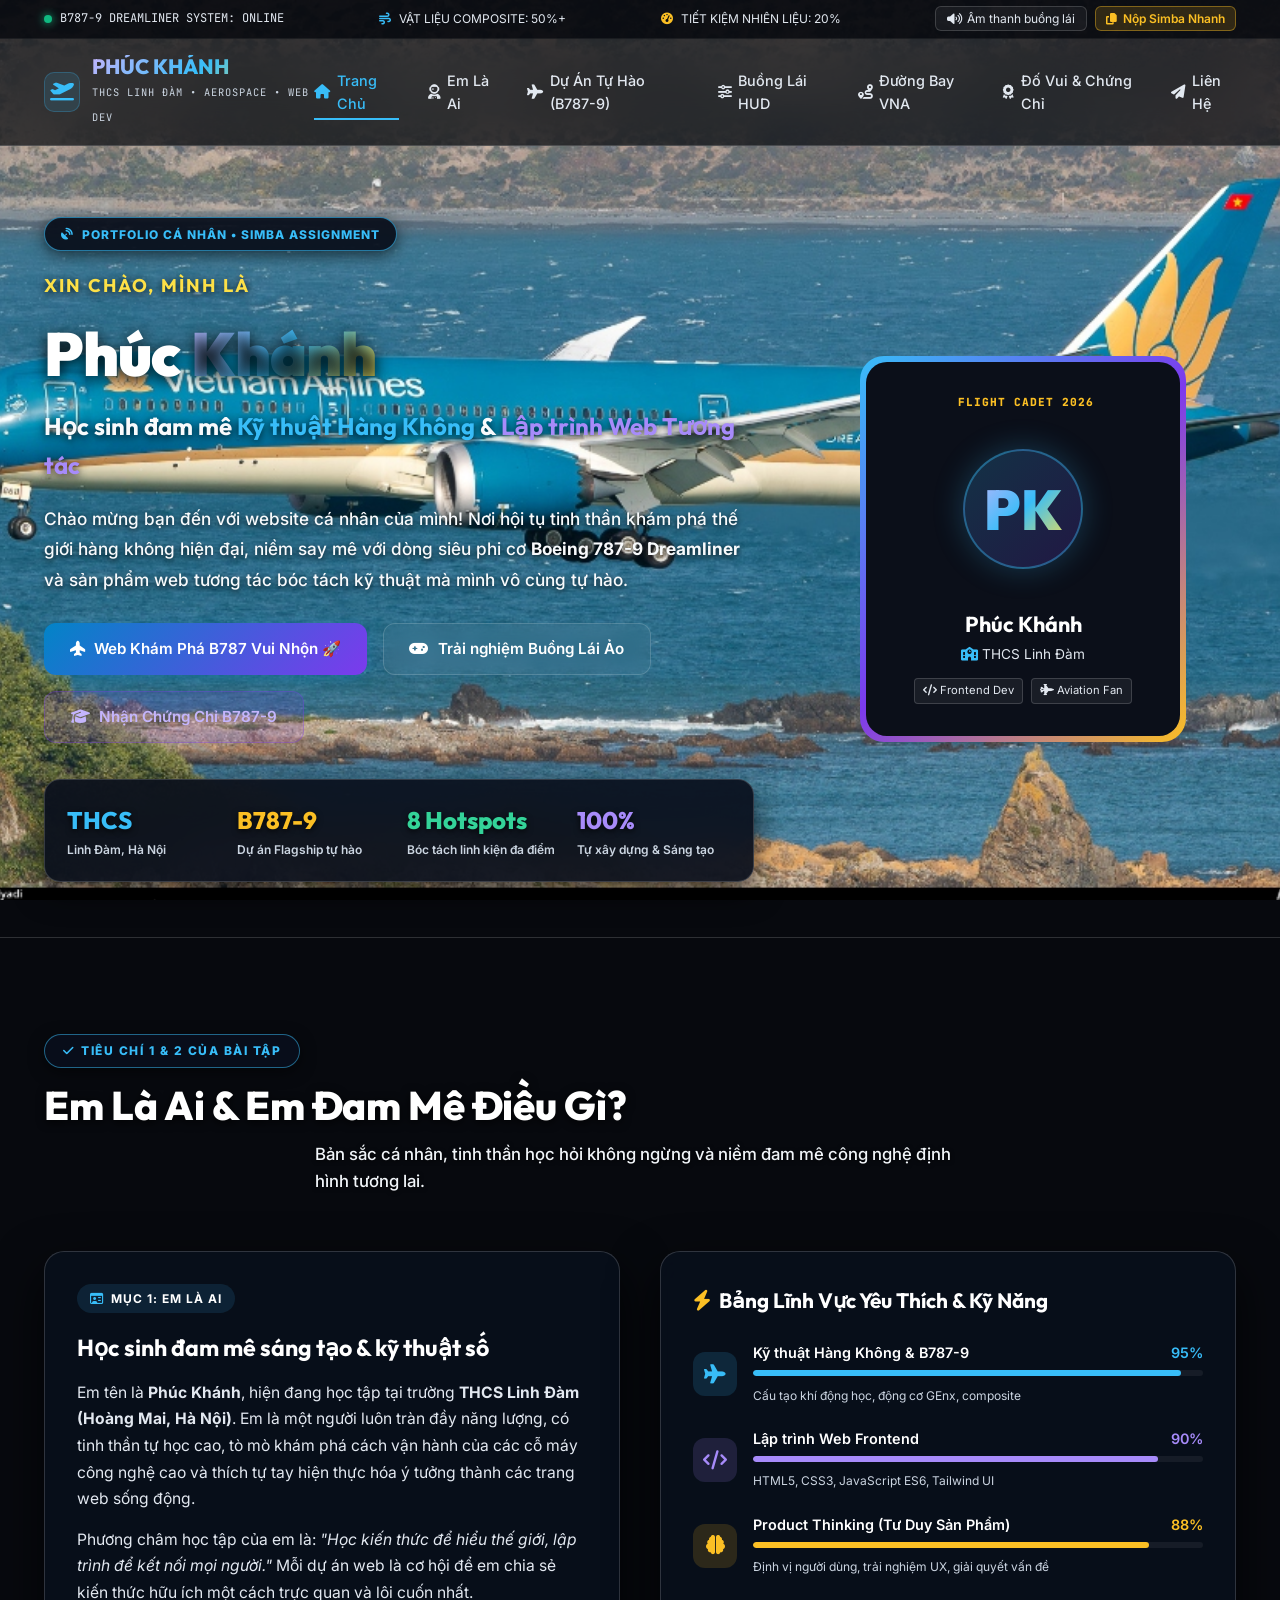
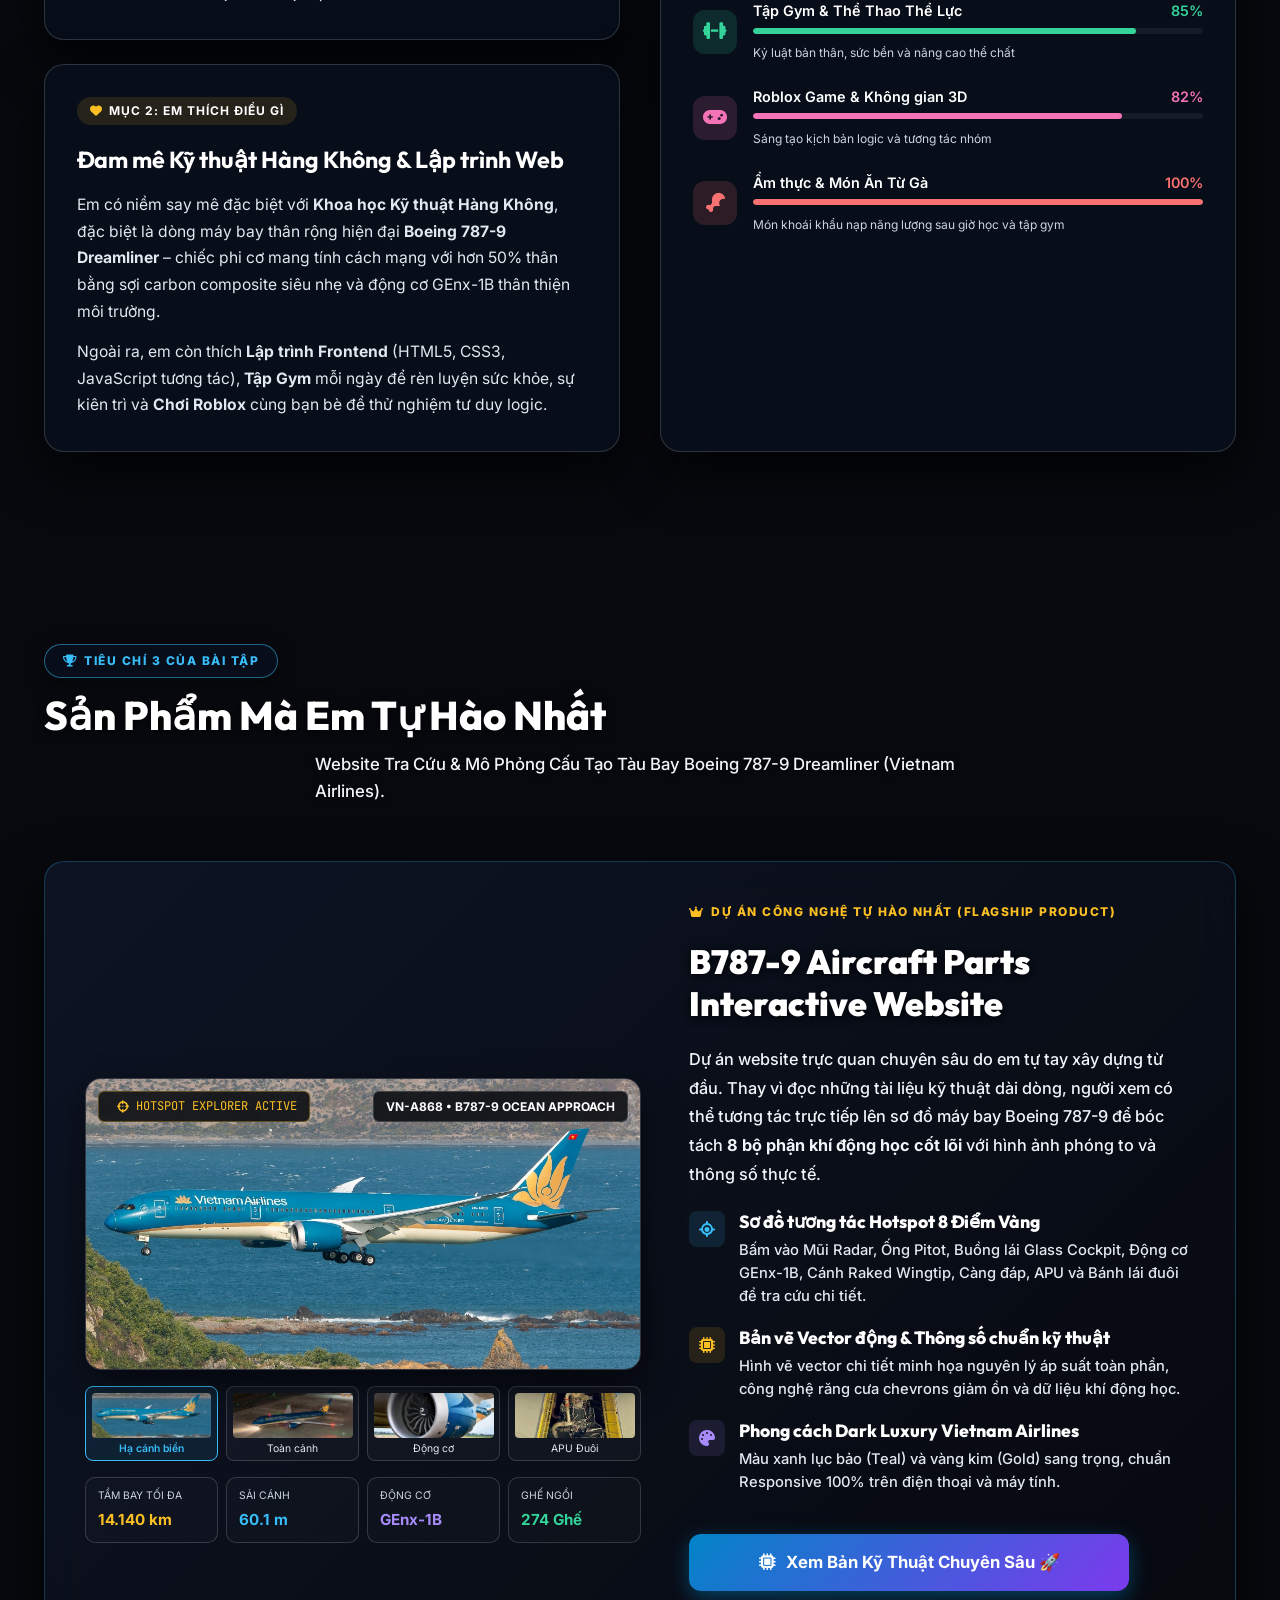
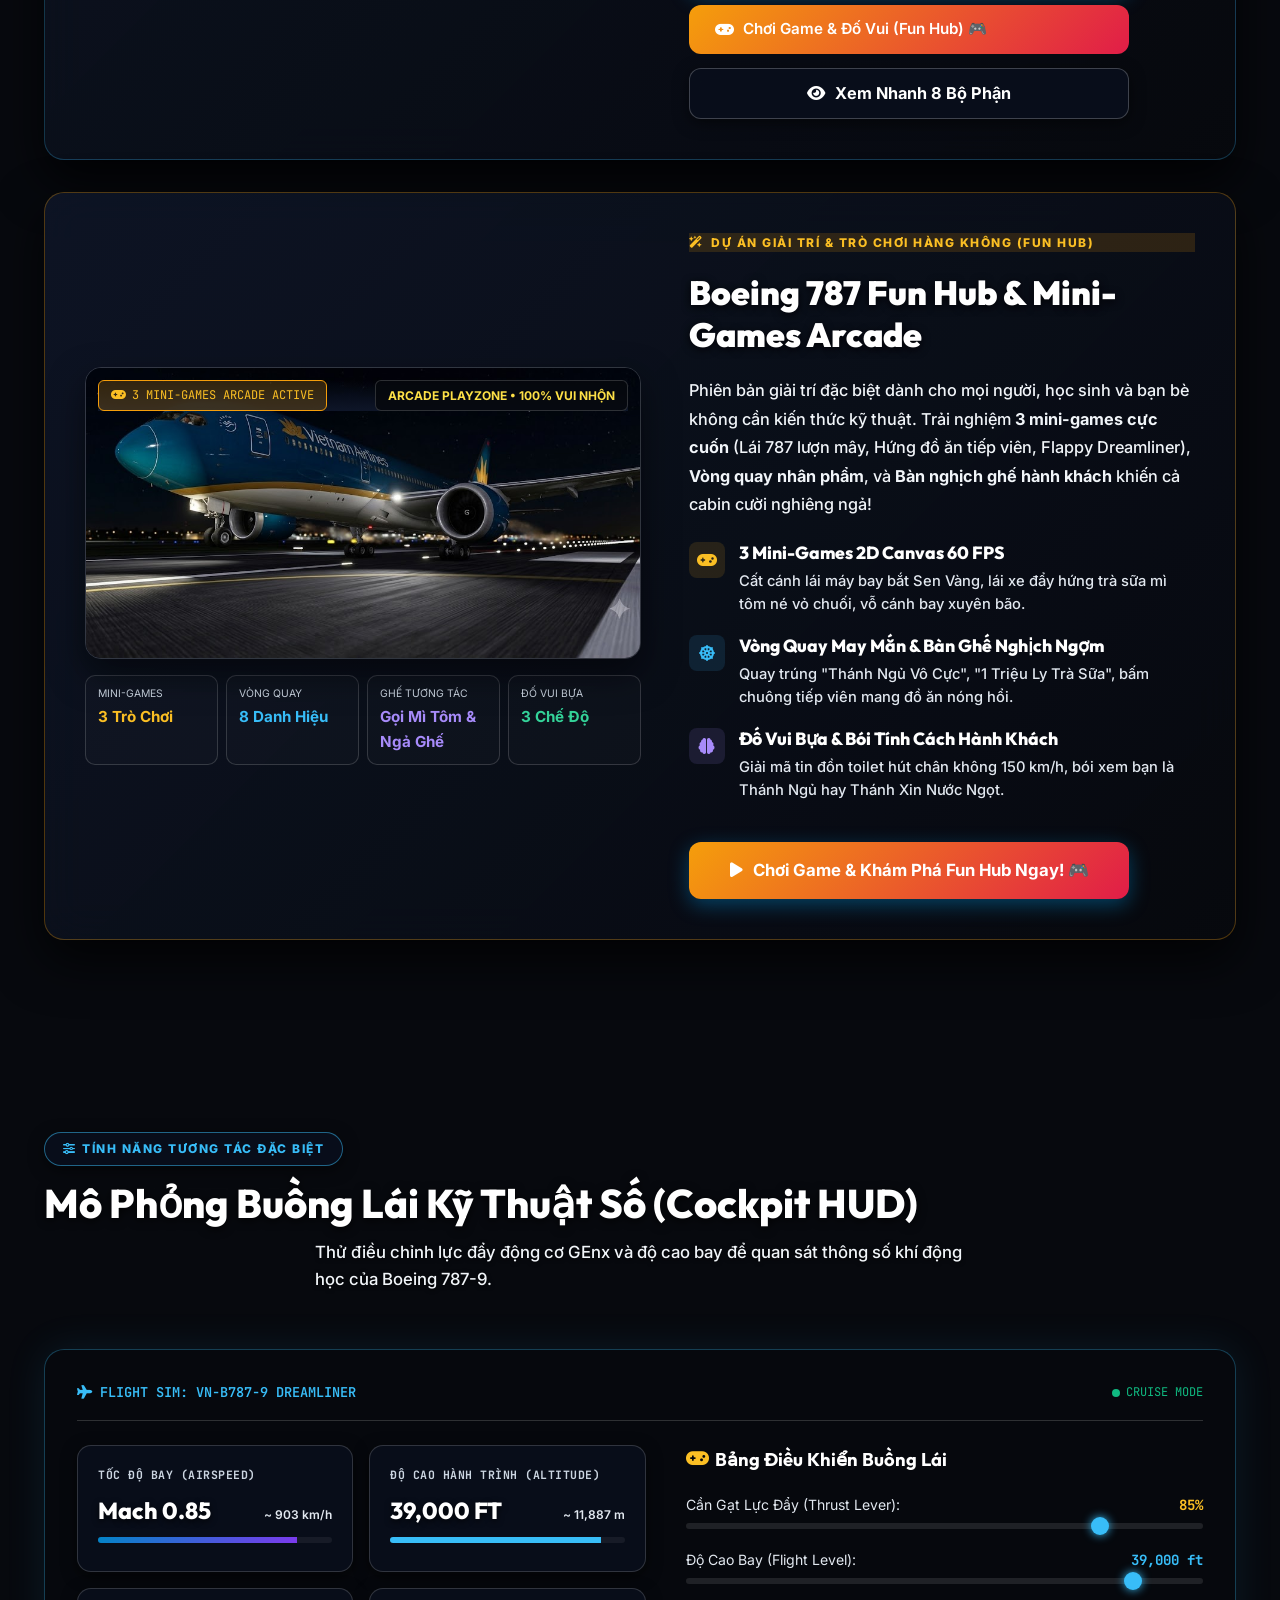
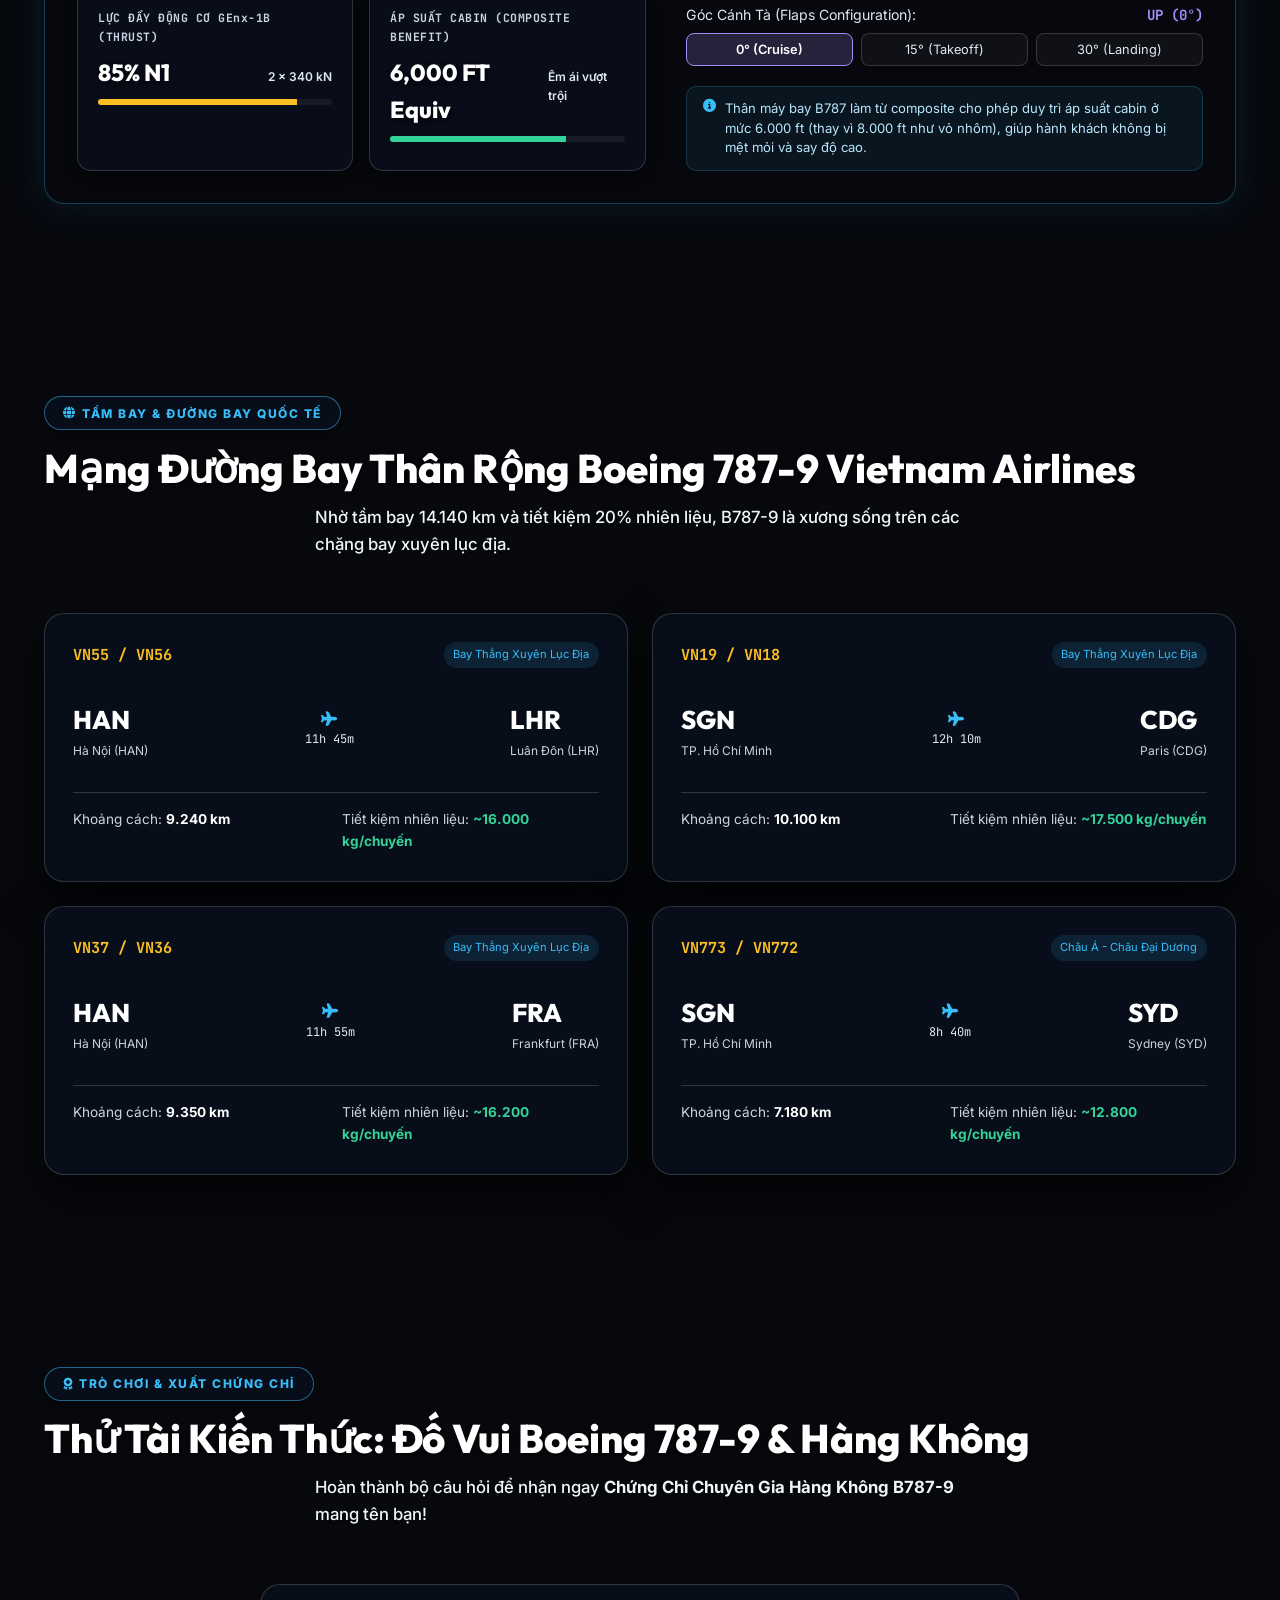
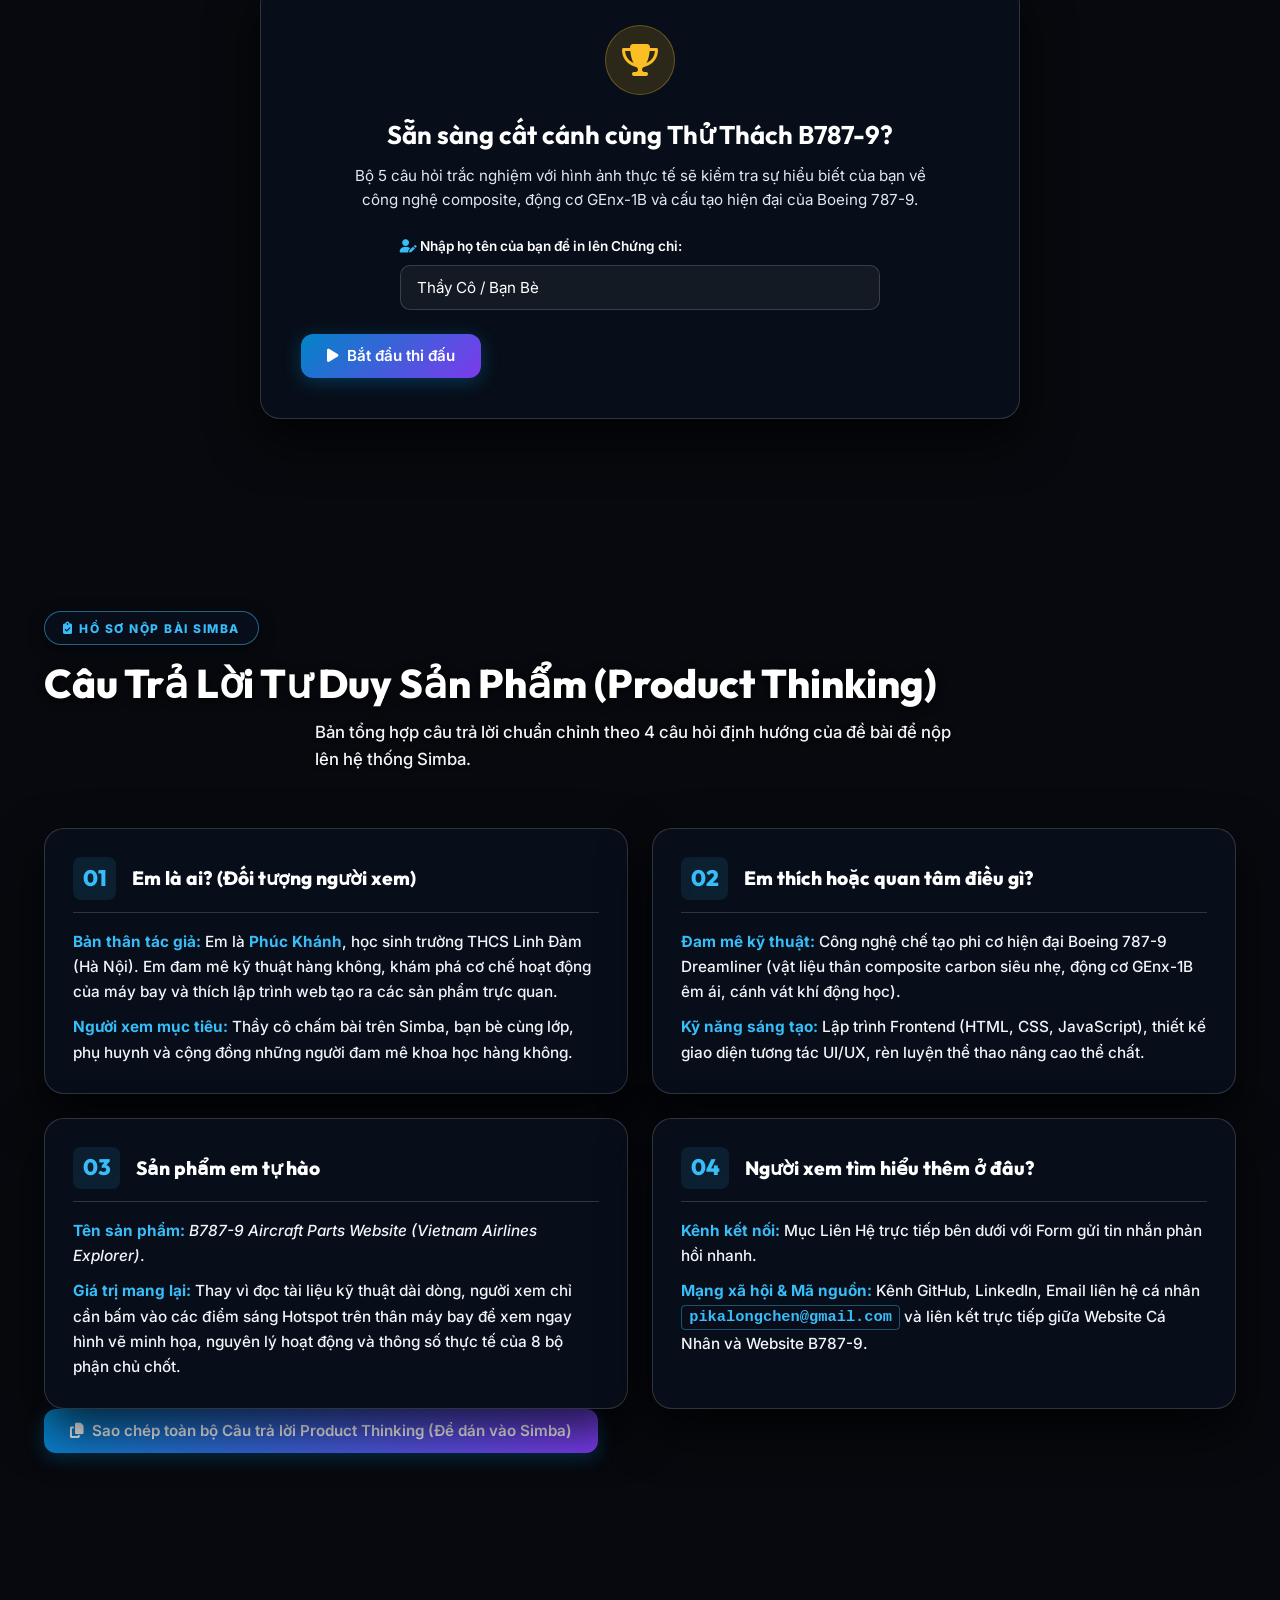
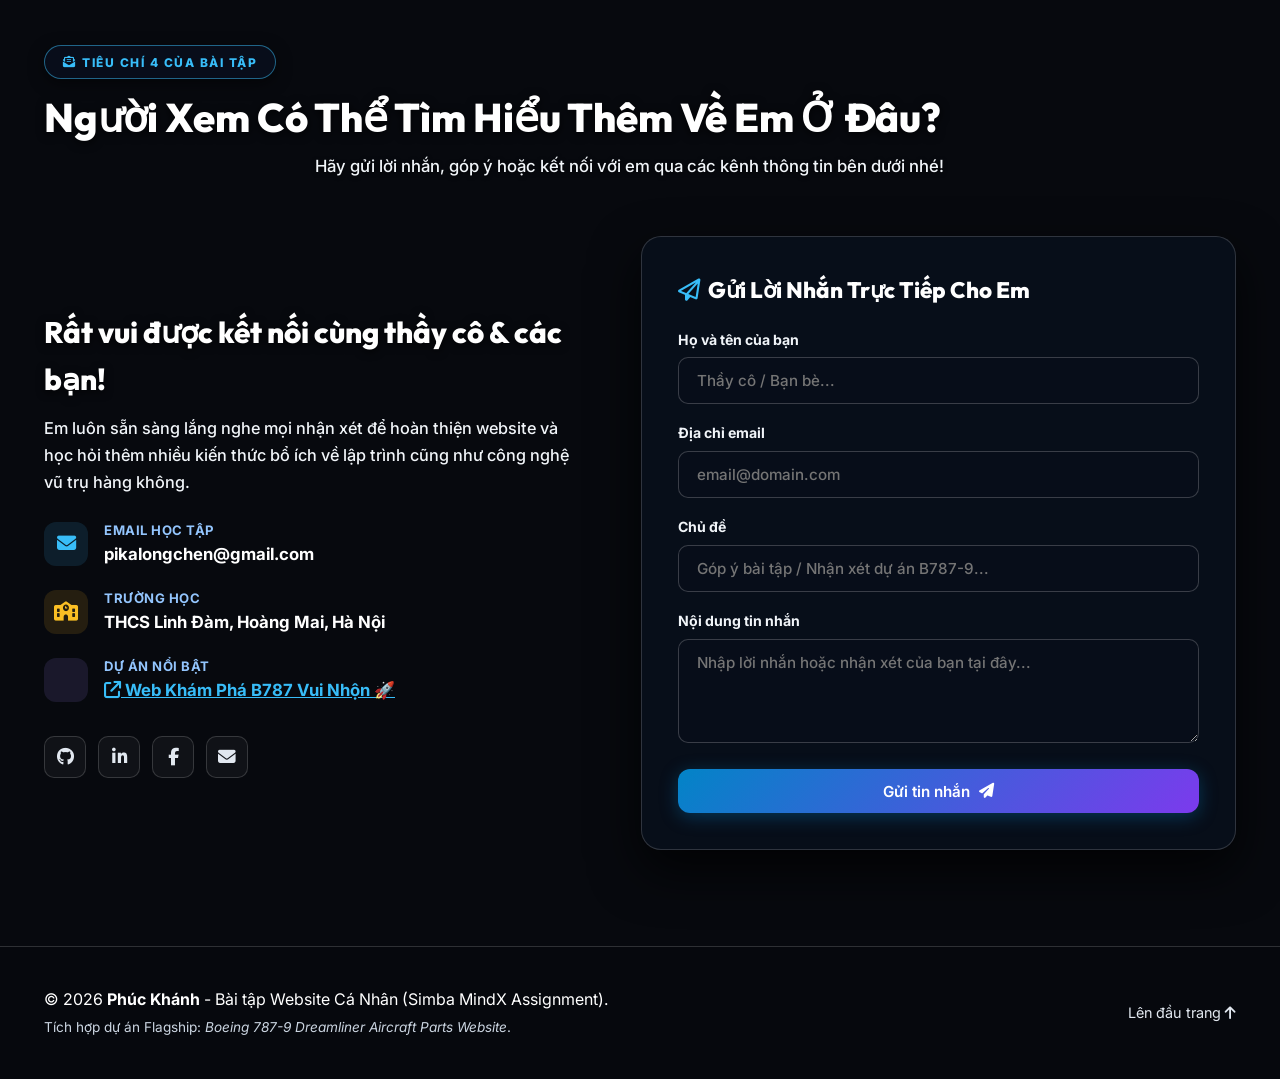
==== commit 7ee5b3cf: "Add files via upload" ====
--- a/PhucKhanh_B787_Website.html
+++ b/PhucKhanh_B787_Website.html
@@ -1,1128 +1,3893 @@
-<!DOCTYPE html>
-<html lang="vi">
-<head>
-  <meta charset="UTF-8">
-  <meta name="viewport" content="width=device-width, initial-scale=1.0">
-  <title>Phúc Khánh | Website Cá Nhân & Boeing 787-9 Aerospace Explorer</title>
-  
-  <!-- SEO & Meta Tags -->
-  <meta name="description" content="Website cá nhân của Phúc Khánh (THCS Linh Đàm) - Đam mê Công nghệ Kỹ thuật Hàng không & Lập trình Web. Khám phá dự án B787-9 Aircraft Parts Explorer, mô phỏng 3 cụm càng đáp 60 FPS, buồng lái ảo HUD và đố vui cấp chứng chỉ.">
-  <meta name="author" content="Phúc Khánh">
-  
-  <!-- FontAwesome 6 Icons -->
-  <link rel="stylesheet" href="https://cdnjs.cloudflare.com/ajax/libs/font-awesome/6.4.0/css/all.min.css">
-  
-  <!-- Google Fonts -->
-  <link rel="preconnect" href="https://fonts.googleapis.com">
-  <link rel="preconnect" href="https://fonts.gstatic.com" crossorigin>
-  <link href="https://fonts.googleapis.com/css2?family=Inter:wght@300;400;500;600;700;800;900&family=Outfit:wght@400;500;600;700;800;900&family=JetBrains+Mono:wght@400;600;700;800&display=swap" rel="stylesheet">
-  
-  <!-- Custom Stylesheet -->
-  <link rel="stylesheet" href="style.css?v=20260902_fresh">
-</head>
-<body>
-
-  <!-- Background Particle & Canvas Animation -->
-  <canvas id="skyCanvas" class="sky-canvas"></canvas>
-
-  <!-- Interactive Mouse Glow -->
-  <div class="mouse-glow" id="mouseGlow"></div>
-
-  <!-- Top Telemetry Announcement Bar -->
-  <div class="telemetry-bar">
-    <div class="container telemetry-inner">
-      <div class="telemetry-item">
-        <span class="pulse-dot"></span>
-        <span class="mono-text">B787-9 DREAMLINER SYSTEM: ONLINE</span>
-      </div>
-      <div class="telemetry-item hide-mobile">
-        <i class="fa-solid fa-wind text-cyan"></i>
-        <span>VẬT LIỆU COMPOSITE: 50%+</span>
-      </div>
-      <div class="telemetry-item hide-mobile">
-        <i class="fa-solid fa-gauge-high text-gold"></i>
-        <span>TIẾT KIỆM NHIÊN LIỆU: 20%</span>
-      </div>
-      <div class="telemetry-actions">
-        <button id="audioToggleBtn" class="telemetry-btn" title="Bật/Tắt âm thanh buồng lái">
-          <i class="fa-solid fa-volume-high" id="audioIcon"></i>
-          <span class="hide-mobile">Âm thanh buồng lái</span>
-        </button>
-        <button id="quickSimbaBtn" class="telemetry-btn highlight" title="Sao chép nhanh bài nộp Simba">
-          <i class="fa-solid fa-copy"></i>
-          <span>Nộp Simba Nhanh</span>
-        </button>
-      </div>
-    </div>
-  </div>
-
-  <!-- Header / Navigation -->
-  <header id="header">
-    <div class="container header-container">
-      <a href="#home" class="logo">
-        <div class="logo-icon-wrap">
-          <i class="fa-solid fa-plane-departure text-cyan"></i>
-        </div>
-        <div>
-          <span class="logo-name text-gradient">PHÚC KHÁNH</span>
-          <span class="logo-tag">THCS LINH ĐÀM &bull; AEROSPACE &bull; WEB DEV</span>
-        </div>
-      </a>
-      
-      <button class="menu-btn" id="menuBtn" aria-label="Toggle Menu">
-        <i class="fa-solid fa-bars-staggered"></i>
-      </button>
-      
-      <nav class="nav-links" id="navLinks">
-        <a href="#home" class="active"><i class="fa-solid fa-house"></i> Trang Chủ</a>
-        <a href="#about"><i class="fa-solid fa-user-astronaut"></i> Em Là Ai</a>
-        <a href="#gear-simulation"><i class="fa-solid fa-gears"></i> Cơ Cấu Càng 60 FPS</a>
-        <a href="#hotspots"><i class="fa-solid fa-plane"></i> 8 Điểm Vàng B787</a>
-        <a href="#hud-simulator"><i class="fa-solid fa-gamepad"></i> Buồng Lái HUD</a>
-        <a href="#quiz"><i class="fa-solid fa-graduation-cap"></i> Đố Vui & Chứng Chỉ</a>
-        <a href="#contact"><i class="fa-solid fa-envelope"></i> Liên Hệ</a>
-      </nav>
-    </div>
-  </header>
-        <a href="#hud-simulator"><i class="fa-solid fa-sliders"></i> Buồng Lái HUD</a>
-        <a href="#routes"><i class="fa-solid fa-route"></i> Đường Bay VNA</a>
-        <a href="#quiz"><i class="fa-solid fa-award"></i> Đố Vui & Chứng Chỉ</a>
-        <a href="#contact"><i class="fa-solid fa-paper-plane"></i> Liên Hệ</a>
-      </nav>
-    </div>
-  </header>
-
-  <!-- Hero Section -->
-  <section class="hero" id="home">
-    <div class="container">
-      <div class="hero-wrapper">
-        
-        <div class="hero-content">
-          <div class="badge-tag">
-            <i class="fa-solid fa-satellite-dish animate-spin-slow"></i>
-            <span>PORTFOLIO CÁ NHÂN &bull; SIMBA ASSIGNMENT</span>
-          </div>
-          
-          <span class="hero-subtitle">Xin chào, mình là</span>
-          
-          <h1 class="hero-title">
-            Phúc <span class="text-gradient">Khánh</span>
-          </h1>
-          
-          <h2 class="hero-role">
-            Học sinh đam mê <span class="text-cyan">Kỹ thuật Hàng Không</span> &amp; <span class="text-violet">Lập trình Web Tương tác</span>
-          </h2>
-          
-          <p class="hero-description">
-            Chào mừng bạn đến với website cá nhân của mình! Nơi hội tụ tinh thần khám phá thế giới hàng không hiện đại, niềm say mê với dòng siêu phi cơ <strong>Boeing 787-9 Dreamliner</strong> và sản phẩm web tương tác bóc tách kỹ thuật mà mình vô cùng tự hào.
-          </p>
-          
-          <div class="hero-buttons">
-            <a href="b787-9-vietnam-airlines/index.html" target="_blank" class="btn btn-primary glow-effect">
-              <i class="fa-solid fa-plane-up"></i> Web Khám Phá B787 Vui Nhộn 🚀
-            </a>
-            <a href="#hud-simulator" class="btn btn-outline">
-              <i class="fa-solid fa-gamepad"></i> Trải nghiệm Buồng Lái Ảo
-            </a>
-            <a href="#quiz" class="btn btn-secondary">
-              <i class="fa-solid fa-graduation-cap"></i> Nhận Chứng Chỉ B787-9
-            </a>
-          </div>
-          
-          <div class="hero-stats-panel glass-card">
-            <div class="hero-stat-card">
-              <span class="stat-num text-cyan">THCS</span>
-              <span class="stat-sub">Linh Đàm, Hà Nội</span>
-            </div>
-            <div class="hero-stat-card">
-              <span class="stat-num text-gold">B787-9</span>
-              <span class="stat-sub">Dự án Flagship tự hào</span>
-            </div>
-            <div class="hero-stat-card">
-              <span class="stat-num text-success">8 Hotspots</span>
-              <span class="stat-sub">Bóc tách linh kiện đa điểm</span>
-            </div>
-            <div class="hero-stat-card">
-              <span class="stat-num text-violet">100%</span>
-              <span class="stat-sub">Tự xây dựng &amp; Sáng tạo</span>
-            </div>
-          </div>
-        </div>
-        
-        <div class="hero-visual">
-          <div class="avatar-card-container">
-            <div class="avatar-glow-ring"></div>
-            <div class="avatar-inner-box">
-              <div class="avatar-flight-tag">
-                <i class="fa-solid fa-plane-shield text-gold"></i>
-                <span>FLIGHT CADET 2026</span>
-              </div>
-              
-              <div class="avatar-core-circle">
-                <div class="avatar-initials-glow">PK</div>
-              </div>
-              
-              <div class="avatar-profile-info">
-                <h3 class="avatar-name">Phúc Khánh</h3>
-                <p class="avatar-school"><i class="fa-solid fa-school text-cyan"></i> THCS Linh Đàm</p>
-                <div class="avatar-badge-list">
-                  <span class="badge-mini"><i class="fa-solid fa-code"></i> Frontend Dev</span>
-                  <span class="badge-mini"><i class="fa-solid fa-jet-fighter"></i> Aviation Fan</span>
-                </div>
-              </div>
-            </div>
-          </div>
-        </div>
-
-      </div>
-    </div>
-  </section>
-
-  <!-- Section 1 & 2: Em là ai & Em thích hoặc quan tâm điều gì -->
-  <section class="about reveal" id="about">
-    <div class="container">
-      <div class="section-header text-center">
-        <span class="section-badge"><i class="fa-solid fa-check"></i> TIÊU CHÍ 1 &amp; 2 CỦA BÀI TẬP</span>
-        <h2 class="section-title">Em Là Ai &amp; Em Đam Mê Điều Gì?</h2>
-        <p class="section-desc">Bản sắc cá nhân, tinh thần học hỏi không ngừng và niềm đam mê công nghệ định hình tương lai.</p>
-      </div>
-      
-      <div class="about-wrapper">
-        <div class="about-text-column">
-          
-          <div class="glass-card about-info-card">
-            <div class="card-icon-pill bg-cyan-soft">
-              <i class="fa-regular fa-id-card text-cyan"></i>
-              <span>MỤC 1: EM LÀ AI</span>
-            </div>
-            <h3 class="about-card-title">Học sinh đam mê sáng tạo &amp; kỹ thuật số</h3>
-            <p>
-              Em tên là <strong>Phúc Khánh</strong>, hiện đang học tập tại trường <strong>THCS Linh Đàm (Hoàng Mai, Hà Nội)</strong>. Em là một người luôn tràn đầy năng lượng, có tinh thần tự học cao, tò mò khám phá cách vận hành của các cỗ máy công nghệ cao và thích tự tay hiện thực hóa ý tưởng thành các trang web sống động.
-            </p>
-            <p>
-              Phương châm học tập của em là: <em>"Học kiến thức để hiểu thế giới, lập trình để kết nối mọi người."</em> Mỗi dự án web là cơ hội để em chia sẻ kiến thức hữu ích một cách trực quan và lôi cuốn nhất.
-            </p>
-          </div>
-
-          <div class="glass-card about-info-card">
-            <div class="card-icon-pill bg-gold-soft">
-              <i class="fa-solid fa-heart text-gold"></i>
-              <span>MỤC 2: EM THÍCH ĐIỀU GÌ</span>
-            </div>
-            <h3 class="about-card-title">Đam mê Kỹ thuật Hàng Không &amp; Lập trình Web</h3>
-            <p>
-              Em có niềm say mê đặc biệt với <strong>Khoa học Kỹ thuật Hàng Không</strong>, đặc biệt là dòng máy bay thân rộng hiện đại <strong>Boeing 787-9 Dreamliner</strong> – chiếc phi cơ mang tính cách mạng với hơn 50% thân bằng sợi carbon composite siêu nhẹ và động cơ GEnx-1B thân thiện môi trường.
-            </p>
-            <p>
-              Ngoài ra, em còn thích <strong>Lập trình Frontend</strong> (HTML5, CSS3, JavaScript tương tác), <strong>Tập Gym</strong> mỗi ngày để rèn luyện sức khỏe, sự kiên trì và <strong>Chơi Roblox</strong> cùng bạn bè để thử nghiệm tư duy logic.
-            </p>
-          </div>
-
-        </div>
-        
-        <div class="about-skills-column">
-          <div class="glass-card skills-card-wrap">
-            <h3 class="skills-column-title"><i class="fa-solid fa-bolt text-gold"></i> Bảng Lĩnh Vực Yêu Thích &amp; Kỹ Năng</h3>
-            
-            <div class="skills-grid-modern">
-              
-              <div class="skill-modern-item">
-                <div class="skill-item-icon" style="color: #38bdf8; background: rgba(56, 189, 248, 0.15);">
-                  <i class="fa-solid fa-plane"></i>
-                </div>
-                <div class="skill-item-body">
-                  <div class="skill-name-row">
-                    <span class="skill-title">Kỹ thuật Hàng Không &amp; B787-9</span>
-                    <span class="skill-pct text-cyan">95%</span>
-                  </div>
-                  <div class="skill-meter"><div class="meter-fill" style="width: 95%; background: #38bdf8;"></div></div>
-                  <span class="skill-caption">Cấu tạo khí động học, động cơ GEnx, composite</span>
-                </div>
-              </div>
-
-              <div class="skill-modern-item">
-                <div class="skill-item-icon" style="color: #a78bfa; background: rgba(167, 139, 250, 0.15);">
-                  <i class="fa-solid fa-code"></i>
-                </div>
-                <div class="skill-item-body">
-                  <div class="skill-name-row">
-                    <span class="skill-title">Lập trình Web Frontend</span>
-                    <span class="skill-pct text-violet">90%</span>
-                  </div>
-                  <div class="skill-meter"><div class="meter-fill" style="width: 90%; background: #a78bfa;"></div></div>
-                  <span class="skill-caption">HTML5, CSS3, JavaScript ES6, Tailwind UI</span>
-                </div>
-              </div>
-
-              <div class="skill-modern-item">
-                <div class="skill-item-icon" style="color: #fbbf24; background: rgba(251, 191, 36, 0.15);">
-                  <i class="fa-solid fa-brain"></i>
-                </div>
-                <div class="skill-item-body">
-                  <div class="skill-name-row">
-                    <span class="skill-title">Product Thinking (Tư Duy Sản Phẩm)</span>
-                    <span class="skill-pct text-gold">88%</span>
-                  </div>
-                  <div class="skill-meter"><div class="meter-fill" style="width: 88%; background: #fbbf24;"></div></div>
-                  <span class="skill-caption">Định vị người dùng, trải nghiệm UX, giải quyết vấn đề</span>
-                </div>
-              </div>
-
-              <div class="skill-modern-item">
-                <div class="skill-item-icon" style="color: #34d399; background: rgba(52, 211, 153, 0.15);">
-                  <i class="fa-solid fa-dumbbell"></i>
-                </div>
-                <div class="skill-item-body">
-                  <div class="skill-name-row">
-                    <span class="skill-title">Tập Gym &amp; Thể Thao Thể Lực</span>
-                    <span class="skill-pct text-success">85%</span>
-                  </div>
-                  <div class="skill-meter"><div class="meter-fill" style="width: 85%; background: #34d399;"></div></div>
-                  <span class="skill-caption">Kỷ luật bản thân, sức bền và nâng cao thể chất</span>
-                </div>
-              </div>
-
-              <div class="skill-modern-item">
-                <div class="skill-item-icon" style="color: #f472b6; background: rgba(244, 114, 182, 0.15);">
-                  <i class="fa-solid fa-gamepad"></i>
-                </div>
-                <div class="skill-item-body">
-                  <div class="skill-name-row">
-                    <span class="skill-title">Roblox Game &amp; Không gian 3D</span>
-                    <span class="skill-pct" style="color: #f472b6;">82%</span>
-                  </div>
-                  <div class="skill-meter"><div class="meter-fill" style="width: 82%; background: #f472b6;"></div></div>
-                  <span class="skill-caption">Sáng tạo kịch bản logic và tương tác nhóm</span>
-                </div>
-              </div>
-
-              <div class="skill-modern-item">
-                <div class="skill-item-icon" style="color: #f87171; background: rgba(248, 113, 113, 0.15);">
-                  <i class="fa-solid fa-drumstick-bite"></i>
-                </div>
-                <div class="skill-item-body">
-                  <div class="skill-name-row">
-                    <span class="skill-title">Ẩm thực &amp; Món Ăn Từ Gà</span>
-                    <span class="skill-pct" style="color: #f87171;">100%</span>
-                  </div>
-                  <div class="skill-meter"><div class="meter-fill" style="width: 100%; background: #f87171;"></div></div>
-                  <span class="skill-caption">Món khoái khẩu nạp năng lượng sau giờ học và tập gym</span>
-                </div>
-              </div>
-
-            </div>
-          </div>
-        </div>
-      </div>
-    </div>
-  </section>
-
-  <!-- Section 3: Một sản phẩm, hoạt động, thành tích mà em tự hào (Dự Án B787-9) -->
-  <section class="project-section reveal" id="project">
-    <div class="container">
-      <div class="section-header text-center">
-        <span class="section-badge"><i class="fa-solid fa-trophy"></i> TIÊU CHÍ 3 CỦA BÀI TẬP</span>
-        <h2 class="section-title">Sản Phẩm Mà Em Tự Hào Nhất</h2>
-        <p class="section-desc">Website Tra Cứu &amp; Mô Phỏng Cấu Tạo Tàu Bay Boeing 787-9 Dreamliner (Vietnam Airlines).</p>
-      </div>
-
-      <!-- Main Showcase Mega Card -->
-      <div class="showcase-mega-card glass-card">
-        <div class="mega-card-grid">
-          
-          <!-- Visual & Interactive Preview Side -->
-          <div class="mega-visual-side">
-            <div class="mega-image-container">
-              <img src="images/vietnam_airlines_b787_ocean.jpg?v=2" alt="Boeing 787-9 Vietnam Airlines Ocean Approach" class="mega-img" id="showcaseMainImg">
-              <div class="mega-overlay-hud">
-                <div class="hud-indicator">
-                  <span class="radar-scan"></span>
-                  <i class="fa-solid fa-crosshairs text-gold"></i>
-                  <span>HOTSPOT EXPLORER ACTIVE</span>
-                </div>
-                <span class="aircraft-code">VN-A868 &bull; B787-9 OCEAN APPROACH</span>
-              </div>
-            </div>
-            
-            <!-- Quick Image Thumbnails Selector -->
-            <div class="thumb-selector-grid">
-              <button class="thumb-btn active" data-img="images/vietnam_airlines_b787_ocean.jpg?v=2" data-caption="Boeing 787-9 Vietnam Airlines tiếp cận hạ cánh trên vịnh biển">
-                <img src="images/vietnam_airlines_b787_ocean.jpg?v=2" alt="B787 Ocean">
-                <span>Hạ cánh biển</span>
-              </button>
-              <button class="thumb-btn" data-img="images/vietnam_airlines_b787_tarmac.png" data-caption="Sơ đồ tương tác Tarmac toàn cảnh">
-                <img src="images/vietnam_airlines_b787_tarmac.png" alt="Tarmac">
-                <span>Toàn cảnh</span>
-              </button>
-              <button class="thumb-btn" data-img="images/vietnam_airlines_b787_engine_closeup.png" data-caption="Động cơ siêu êm GEnx-1B">
-                <img src="images/vietnam_airlines_b787_engine_closeup.png" alt="Engine">
-                <span>Động cơ</span>
-              </button>
-              <button class="thumb-btn" data-img="images/b787_apu_closeup.png" data-caption="Động cơ phụ APU & Đuôi">
-                <img src="images/b787_apu_closeup.png" alt="APU">
-                <span>APU Đuôi</span>
-              </button>
-            </div>
-
-            <!-- Technical Key Metrics Strip -->
-            <div class="specs-metrics-bar">
-              <div class="metric-block">
-                <span class="m-label">Tầm Bay Tối Đa</span>
-                <span class="m-val text-gold">14.140 km</span>
-              </div>
-              <div class="metric-block">
-                <span class="m-label">Sải Cánh</span>
-                <span class="m-val text-cyan">60.1 m</span>
-              </div>
-              <div class="metric-block">
-                <span class="m-label">Động Cơ</span>
-                <span class="m-val text-violet">GEnx-1B</span>
-              </div>
-              <div class="metric-block">
-                <span class="m-label">Ghế Ngồi</span>
-                <span class="m-val text-success">274 Ghế</span>
-              </div>
-            </div>
-          </div>
-
-          <!-- Project Information & Feature Breakdown Side -->
-          <div class="mega-info-side">
-            <div class="flagship-badge">
-              <i class="fa-solid fa-crown text-gold"></i>
-              <span>DỰ ÁN CÔNG NGHỆ TỰ HÀO NHẤT (FLAGSHIP PRODUCT)</span>
-            </div>
-
-            <h3 class="mega-project-title">
-              B787-9 Aircraft Parts Interactive Website
-            </h3>
-            
-            <p class="mega-project-summary">
-              Dự án website trực quan chuyên sâu do em tự tay xây dựng từ đầu. Thay vì đọc những tài liệu kỹ thuật dài dòng, người xem có thể tương tác trực tiếp lên sơ đồ máy bay Boeing 787-9 để bóc tách <strong>8 bộ phận khí động học cốt lõi</strong> với hình ảnh phóng to và thông số thực tế.
-            </p>
-
-            <div class="mega-features-list">
-              <div class="feature-item-row">
-                <div class="f-icon bg-cyan-soft text-cyan"><i class="fa-solid fa-location-crosshairs"></i></div>
-                <div>
-                  <h4 class="f-title">Sơ đồ tương tác Hotspot 8 Điểm Vàng</h4>
-                  <p class="f-desc">Bấm vào Mũi Radar, Ống Pitot, Buồng lái Glass Cockpit, Động cơ GEnx-1B, Cánh Raked Wingtip, Càng đáp, APU và Bánh lái đuôi để tra cứu chi tiết.</p>
-                </div>
-              </div>
-
-              <div class="feature-item-row">
-                <div class="f-icon bg-gold-soft text-gold"><i class="fa-solid fa-microchip"></i></div>
-                <div>
-                  <h4 class="f-title">Bản vẽ Vector động &amp; Thông số chuẩn kỹ thuật</h4>
-                  <p class="f-desc">Hình vẽ vector chi tiết minh họa nguyên lý áp suất toàn phần, công nghệ răng cưa chevrons giảm ồn và dữ liệu khí động học.</p>
-                </div>
-              </div>
-
-              <div class="feature-item-row">
-                <div class="f-icon bg-violet-soft text-violet"><i class="fa-solid fa-palette"></i></div>
-                <div>
-                  <h4 class="f-title">Phong cách Dark Luxury Vietnam Airlines</h4>
-                  <p class="f-desc">Màu xanh lục bảo (Teal) và vàng kim (Gold) sang trọng, chuẩn Responsive 100% trên điện thoại và máy tính.</p>
-                </div>
-              </div>
-            </div>
-
-            <div class="mega-cta-group">
-              <a href="b787-9-vietnam-airlines/index.html" class="btn btn-primary glow-teal" target="_blank">
-                <i class="fa-solid fa-microchip"></i> Xem Bản Kỹ Thuật Chuyên Sâu 🚀
-              </a>
-              <a href="fun.html" class="btn btn-secondary glow-effect" target="_blank" style="background: linear-gradient(135deg, #f59e0b, #e11d48); color: white; border: none;">
-                <i class="fa-solid fa-gamepad"></i> Chơi Game & Đố Vui (Fun Hub) 🎮
-              </a>
-              <button class="btn btn-outline" id="openPartsPreviewModalBtn">
-                <i class="fa-solid fa-eye"></i> Xem Nhanh 8 Bộ Phận
-              </button>
-            </div>
-          </div>
-
-        </div>
-      </div>
-
-      <!-- Second Showcase Card: Fun Hub & Mini-Games Arcade -->
-      <div class="showcase-mega-card glass-card" style="margin-top: 2rem; border-color: rgba(245, 158, 11, 0.3);">
-        <div class="mega-card-grid">
-          
-          <div class="mega-visual-side">
-            <div class="mega-image-container">
-              <img src="images/vietnam_airlines_b787_runway_night.png" alt="Boeing 787 Fun Hub Arcade" class="mega-img">
-              <div class="mega-overlay-hud" style="background: linear-gradient(to top, rgba(15, 23, 42, 0.95), transparent);">
-                <div class="hud-indicator" style="background: rgba(245, 158, 11, 0.2); border-color: #f59e0b;">
-                  <i class="fa-solid fa-gamepad text-gold"></i>
-                  <span>3 MINI-GAMES ARCADE ACTIVE</span>
-                </div>
-                <span class="aircraft-code" style="color: #fde047;">ARCADE PLAYZONE &bull; 100% VUI NHỘN</span>
-              </div>
-            </div>
-            
-            <div class="specs-metrics-bar">
-              <div class="metric-block">
-                <span class="m-label">Mini-Games</span>
-                <span class="m-val text-gold">3 Trò Chơi</span>
-              </div>
-              <div class="metric-block">
-                <span class="m-label">Vòng Quay</span>
-                <span class="m-val text-cyan">8 Danh Hiệu</span>
-              </div>
-              <div class="metric-block">
-                <span class="m-label">Ghế Tương Tác</span>
-                <span class="m-val text-violet">Gọi Mì Tôm & Ngả Ghế</span>
-              </div>
-              <div class="metric-block">
-                <span class="m-label">Đố Vui Bựa</span>
-                <span class="m-val text-success">3 Chế Độ</span>
-              </div>
-            </div>
-          </div>
-
-          <div class="mega-info-side">
-            <div class="flagship-badge" style="background: rgba(245, 158, 11, 0.15); border-color: rgba(245, 158, 11, 0.4); color: #fbbf24;">
-              <i class="fa-solid fa-wand-magic-sparkles text-gold"></i>
-              <span>DỰ ÁN GIẢI TRÍ &amp; TRÒ CHƠI HÀNG KHÔNG (FUN HUB)</span>
-            </div>
-
-            <h3 class="mega-project-title">
-              Boeing 787 Fun Hub &amp; Mini-Games Arcade
-            </h3>
-            
-            <p class="mega-project-summary">
-              Phiên bản giải trí đặc biệt dành cho mọi người, học sinh và bạn bè không cần kiến thức kỹ thuật. Trải nghiệm <strong>3 mini-games cực cuốn</strong> (Lái 787 lượn mây, Hứng đồ ăn tiếp viên, Flappy Dreamliner), <strong>Vòng quay nhân phẩm</strong>, và <strong>Bàn nghịch ghế hành khách</strong> khiến cả cabin cười nghiêng ngả!
-            </p>
-
-            <div class="mega-features-list">
-              <div class="feature-item-row">
-                <div class="f-icon bg-gold-soft text-gold"><i class="fa-solid fa-gamepad"></i></div>
-                <div>
-                  <h4 class="f-title">3 Mini-Games 2D Canvas 60 FPS</h4>
-                  <p class="f-desc">Cất cánh lái máy bay bắt Sen Vàng, lái xe đẩy hứng trà sữa mì tôm né vỏ chuối, vỗ cánh bay xuyên bão.</p>
-                </div>
-              </div>
-
-              <div class="feature-item-row">
-                <div class="f-icon bg-cyan-soft text-cyan"><i class="fa-solid fa-dharmachakra"></i></div>
-                <div>
-                  <h4 class="f-title">Vòng Quay May Mắn &amp; Bàn Ghế Nghịch Ngợm</h4>
-                  <p class="f-desc">Quay trúng "Thánh Ngủ Vô Cực", "1 Triệu Ly Trà Sữa", bấm chuông tiếp viên mang đồ ăn nóng hổi.</p>
-                </div>
-              </div>
-
-              <div class="feature-item-row">
-                <div class="f-icon bg-violet-soft text-violet"><i class="fa-solid fa-brain"></i></div>
-                <div>
-                  <h4 class="f-title">Đố Vui Bựa &amp; Bói Tính Cách Hành Khách</h4>
-                  <p class="f-desc">Giải mã tin đồn toilet hút chân không 150 km/h, bói xem bạn là Thánh Ngủ hay Thánh Xin Nước Ngọt.</p>
-                </div>
-              </div>
-            </div>
-
-            <div class="mega-cta-group">
-              <a href="fun.html" class="btn btn-primary glow-effect" target="_blank" style="background: linear-gradient(135deg, #f59e0b, #e11d48); border: none;">
-                <i class="fa-solid fa-play"></i> Chơi Game &amp; Khám Phá Fun Hub Ngay! 🎮
-              </a>
-            </div>
-          </div>
-
-        </div>
-      </div>
-
-    </div>
-  </section>
-
-  <!-- Interactive Cockpit HUD & Telemetry Simulator Section -->
-  <section class="hud-section reveal" id="hud-simulator">
-    <div class="container">
-      <div class="section-header text-center">
-        <span class="section-badge"><i class="fa-solid fa-sliders"></i> TÍNH NĂNG TƯƠNG TÁC ĐẶC BIỆT</span>
-        <h2 class="section-title">Mô Phỏng Buồng Lái Kỹ Thuật Số (Cockpit HUD)</h2>
-        <p class="section-desc">Thử điều chỉnh lực đẩy động cơ GEnx và độ cao bay để quan sát thông số khí động học của Boeing 787-9.</p>
-      </div>
-
-      <div class="hud-terminal-card glass-card">
-        <div class="hud-top-bar">
-          <div class="hud-flight-id">
-            <i class="fa-solid fa-plane text-cyan"></i>
-            <span>FLIGHT SIM: VN-B787-9 DREAMLINER</span>
-          </div>
-          <div class="hud-status-badge">
-            <span class="status-blink"></span> CRUISE MODE
-          </div>
-        </div>
-
-        <div class="hud-grid-layout">
-          <!-- Gauges & Telemetry -->
-          <div class="hud-instruments">
-            <div class="instrument-box">
-              <span class="inst-label">TỐC ĐỘ BAY (AIRSPEED)</span>
-              <div class="inst-val-row">
-                <span class="inst-number" id="hudSpeedVal">Mach 0.85</span>
-                <span class="inst-unit">~ 903 km/h</span>
-              </div>
-              <div class="hud-bar-wrap"><div class="hud-bar-fill" id="hudSpeedBar" style="width: 85%;"></div></div>
-            </div>
-
-            <div class="instrument-box">
-              <span class="inst-label">ĐỘ CAO HÀNH TRÌNH (ALTITUDE)</span>
-              <div class="inst-val-row">
-                <span class="inst-number text-cyan" id="hudAltVal">39,000 FT</span>
-                <span class="inst-unit">~ 11,887 m</span>
-              </div>
-              <div class="hud-bar-wrap"><div class="hud-bar-fill" id="hudAltBar" style="width: 90%; background: #38bdf8;"></div></div>
-            </div>
-
-            <div class="instrument-box">
-              <span class="inst-label">LỰC ĐẨY ĐỘNG CƠ GEnx-1B (THRUST)</span>
-              <div class="inst-val-row">
-                <span class="inst-number text-gold" id="hudThrustVal">85% N1</span>
-                <span class="inst-unit">2 x 340 kN</span>
-              </div>
-              <div class="hud-bar-wrap"><div class="hud-bar-fill" id="hudThrustBar" style="width: 85%; background: #fbbf24;"></div></div>
-            </div>
-
-            <div class="instrument-box">
-              <span class="inst-label">ÁP SUẤT CABIN (COMPOSITE BENEFIT)</span>
-              <div class="inst-val-row">
-                <span class="inst-number text-success" id="hudCabinVal">6,000 FT Equiv</span>
-                <span class="inst-unit">Êm ái vượt trội</span>
-              </div>
-              <div class="hud-bar-wrap"><div class="hud-bar-fill" style="width: 75%; background: #34d399;"></div></div>
-            </div>
-          </div>
-
-          <!-- Interactive Flight Controls -->
-          <div class="hud-controls-panel">
-            <h4 class="ctrl-heading"><i class="fa-solid fa-gamepad text-gold"></i> Bảng Điều Khiển Buồng Lái</h4>
-            
-            <div class="control-row">
-              <div class="ctrl-label-row">
-                <span>Cần Gạt Lực Đẩy (Thrust Lever):</span>
-                <span class="ctrl-current-val text-gold" id="thrustSliderVal">85%</span>
-              </div>
-              <input type="range" min="20" max="100" value="85" class="flight-slider" id="thrustSlider">
-            </div>
-
-            <div class="control-row">
-              <div class="ctrl-label-row">
-                <span>Độ Cao Bay (Flight Level):</span>
-                <span class="ctrl-current-val text-cyan" id="altSliderVal">39,000 ft</span>
-              </div>
-              <input type="range" min="10000" max="43000" step="1000" value="39000" class="flight-slider" id="altSlider">
-            </div>
-
-            <div class="control-row">
-              <div class="ctrl-label-row">
-                <span>Góc Cánh Tà (Flaps Configuration):</span>
-                <span class="ctrl-current-val text-violet" id="flapsVal">UP (0°)</span>
-              </div>
-              <div class="flaps-btn-group">
-                <button class="flaps-btn active" data-flaps="UP (0°)">0° (Cruise)</button>
-                <button class="flaps-btn" data-flaps="Flaps 15°">15° (Takeoff)</button>
-                <button class="flaps-btn" data-flaps="Flaps 30°">30° (Landing)</button>
-              </div>
-            </div>
-
-            <div class="hud-alert-box" id="hudTipBox">
-              <i class="fa-solid fa-circle-info text-cyan"></i>
-              <span id="hudTipText">Thân máy bay B787 làm từ composite cho phép duy trì áp suất cabin ở mức 6.000 ft (thay vì 8.000 ft như vỏ nhôm), giúp hành khách không bị mệt mỏi và say độ cao.</span>
-            </div>
-          </div>
-        </div>
-      </div>
-    </div>
-  </section>
-
-  <!-- Vietnam Airlines B787-9 Global Flight Routes Section -->
-  <section class="routes-section reveal" id="routes">
-    <div class="container">
-      <div class="section-header text-center">
-        <span class="section-badge"><i class="fa-solid fa-globe"></i> TẦM BAY &amp; ĐƯỜNG BAY QUỐC TẾ</span>
-        <h2 class="section-title">Mạng Đường Bay Thân Rộng Boeing 787-9 Vietnam Airlines</h2>
-        <p class="section-desc">Nhờ tầm bay 14.140 km và tiết kiệm 20% nhiên liệu, B787-9 là xương sống trên các chặng bay xuyên lục địa.</p>
-      </div>
-
-      <div class="routes-grid">
-        
-        <!-- Route 1: London -->
-        <div class="route-card glass-card">
-          <div class="route-top">
-            <span class="flight-num">VN55 / VN56</span>
-            <span class="route-type-badge">Bay Thẳng Xuyên Lục Địa</span>
-          </div>
-          <div class="route-path">
-            <div class="city-box">
-              <span class="city-code">HAN</span>
-              <span class="city-name">Hà Nội (HAN)</span>
-            </div>
-            <div class="flight-line">
-              <i class="fa-solid fa-plane plane-fly-anim"></i>
-              <span class="flight-duration">11h 45m</span>
-            </div>
-            <div class="city-box">
-              <span class="city-code">LHR</span>
-              <span class="city-name">Luân Đôn (LHR)</span>
-            </div>
-          </div>
-          <div class="route-details-grid">
-            <div><span class="r-sub">Khoảng cách:</span> <strong>9.240 km</strong></div>
-            <div><span class="r-sub">Tiết kiệm nhiên liệu:</span> <strong class="text-success">~16.000 kg/chuyến</strong></div>
-          </div>
-        </div>
-
-        <!-- Route 2: Paris -->
-        <div class="route-card glass-card">
-          <div class="route-top">
-            <span class="flight-num">VN19 / VN18</span>
-            <span class="route-type-badge">Bay Thẳng Xuyên Lục Địa</span>
-          </div>
-          <div class="route-path">
-            <div class="city-box">
-              <span class="city-code">SGN</span>
-              <span class="city-name">TP. Hồ Chí Minh</span>
-            </div>
-            <div class="flight-line">
-              <i class="fa-solid fa-plane plane-fly-anim"></i>
-              <span class="flight-duration">12h 10m</span>
-            </div>
-            <div class="city-box">
-              <span class="city-code">CDG</span>
-              <span class="city-name">Paris (CDG)</span>
-            </div>
-          </div>
-          <div class="route-details-grid">
-            <div><span class="r-sub">Khoảng cách:</span> <strong>10.100 km</strong></div>
-            <div><span class="r-sub">Tiết kiệm nhiên liệu:</span> <strong class="text-success">~17.500 kg/chuyến</strong></div>
-          </div>
-        </div>
-
-        <!-- Route 3: Frankfurt -->
-        <div class="route-card glass-card">
-          <div class="route-top">
-            <span class="flight-num">VN37 / VN36</span>
-            <span class="route-type-badge">Bay Thẳng Xuyên Lục Địa</span>
-          </div>
-          <div class="route-path">
-            <div class="city-box">
-              <span class="city-code">HAN</span>
-              <span class="city-name">Hà Nội (HAN)</span>
-            </div>
-            <div class="flight-line">
-              <i class="fa-solid fa-plane plane-fly-anim"></i>
-              <span class="flight-duration">11h 55m</span>
-            </div>
-            <div class="city-box">
-              <span class="city-code">FRA</span>
-              <span class="city-name">Frankfurt (FRA)</span>
-            </div>
-          </div>
-          <div class="route-details-grid">
-            <div><span class="r-sub">Khoảng cách:</span> <strong>9.350 km</strong></div>
-            <div><span class="r-sub">Tiết kiệm nhiên liệu:</span> <strong class="text-success">~16.200 kg/chuyến</strong></div>
-          </div>
-        </div>
-
-        <!-- Route 4: Sydney -->
-        <div class="route-card glass-card">
-          <div class="route-top">
-            <span class="flight-num">VN773 / VN772</span>
-            <span class="route-type-badge">Châu Á - Châu Đại Dương</span>
-          </div>
-          <div class="route-path">
-            <div class="city-box">
-              <span class="city-code">SGN</span>
-              <span class="city-name">TP. Hồ Chí Minh</span>
-            </div>
-            <div class="flight-line">
-              <i class="fa-solid fa-plane plane-fly-anim"></i>
-              <span class="flight-duration">8h 40m</span>
-            </div>
-            <div class="city-box">
-              <span class="city-code">SYD</span>
-              <span class="city-name">Sydney (SYD)</span>
-            </div>
-          </div>
-          <div class="route-details-grid">
-            <div><span class="r-sub">Khoảng cách:</span> <strong>7.180 km</strong></div>
-            <div><span class="r-sub">Tiết kiệm nhiên liệu:</span> <strong class="text-success">~12.800 kg/chuyến</strong></div>
-          </div>
-        </div>
-
-      </div>
-    </div>
-  </section>
-
-  <!-- Interactive Aviation Quiz & Certificate Generator Section -->
-  <section class="quiz-section reveal" id="quiz">
-    <div class="container">
-      <div class="section-header text-center">
-        <span class="section-badge"><i class="fa-solid fa-award"></i> TRÒ CHƠI &amp; XUẤT CHỨNG CHỈ</span>
-        <h2 class="section-title">Thử Tài Kiến Thức: Đố Vui Boeing 787-9 &amp; Hàng Không</h2>
-        <p class="section-desc">Hoàn thành bộ câu hỏi để nhận ngay <strong>Chứng Chỉ Chuyên Gia Hàng Không B787-9</strong> mang tên bạn!</p>
-      </div>
-
-      <div class="glass-card quiz-card">
-        
-        <!-- Quiz Intro Screen -->
-        <div id="quiz-intro">
-          <div class="quiz-badge-icon">
-            <i class="fa-solid fa-trophy"></i>
-          </div>
-          <h3 class="quiz-intro-heading">
-            Sẵn sàng cất cánh cùng Thử Thách B787-9?
-          </h3>
-          <p class="quiz-intro-p">
-            Bộ 5 câu hỏi trắc nghiệm với hình ảnh thực tế sẽ kiểm tra sự hiểu biết của bạn về công nghệ composite, động cơ GEnx-1B và cấu tạo hiện đại của Boeing 787-9.
-          </p>
-          
-          <div class="quiz-user-input-wrap">
-            <label for="userNameForCert" class="input-label"><i class="fa-solid fa-user-pen text-cyan"></i> Nhập họ tên của bạn để in lên Chứng chỉ:</label>
-            <input type="text" id="userNameForCert" class="cert-input-control" placeholder="Ví dụ: Nguyễn Văn A..." value="Thầy Cô / Bạn Bè">
-          </div>
-
-          <div class="text-center mt-3">
-            <button class="btn btn-primary glow-effect" id="start-quiz-btn">
-              <i class="fa-solid fa-play"></i> Bắt đầu thi đấu
-            </button>
-          </div>
-        </div>
-        
-        <!-- Question Active Screen -->
-        <div id="quiz-container" style="display: none;">
-          <div class="quiz-progress-wrap">
-            <div class="progress-info-row">
-              <span id="question-number">Câu hỏi 1/5</span>
-              <span id="current-score-tag" class="score-tag">Điểm hiện tại: 0</span>
-            </div>
-            <div class="progress-bar-bg">
-              <div class="progress-bar-fill" id="progress-bar"></div>
-            </div>
-          </div>
-
-          <div id="quiz-image-container" class="quiz-img-box" style="display: none;">
-            <img id="quiz-question-image" src="" alt="Hình ảnh câu hỏi" class="quiz-img-fluid">
-          </div>
-
-          <h3 id="question-text" class="question-title">
-            Câu hỏi ở đây?
-          </h3>
-
-          <div class="options-grid" id="options-container">
-            <!-- Options will be injected dynamically -->
-          </div>
-
-          <div class="quiz-feedback" id="quiz-feedback" style="display: none;"></div>
-
-          <div class="quiz-footer-actions">
-            <button class="btn btn-primary" id="next-question-btn" style="display: none;">
-              Câu tiếp theo <i class="fa-solid fa-arrow-right"></i>
-            </button>
-          </div>
-        </div>
-        
-        <!-- Quiz Result Screen with Certificate -->
-        <div id="quiz-result" style="display: none;">
-          
-          <div class="result-top-summary text-center">
-            <div class="result-icon-wrap" id="result-icon">
-              <i class="fa-solid fa-crown text-gold" style="font-size: 3.5rem;"></i>
-            </div>
-            <h3 class="result-title">Kết Quả Chuyến Bay</h3>
-            <p id="result-text" class="result-desc"></p>
-          </div>
-
-          <!-- Official Aviation Certificate Canvas & Card -->
-          <div class="certificate-container glass-card" id="certificateBox">
-            <div class="cert-inner-frame">
-              <div class="cert-header">
-                <i class="fa-solid fa-award cert-icon-gold"></i>
-                <h4 class="cert-company">VIETNAM AIRLINES &bull; B787-9 ACADEMY</h4>
-                <h3 class="cert-title">CHỨNG NHẬN AM HIỂU KỸ THUẬT HÀNG KHÔNG</h3>
-              </div>
-              
-              <div class="cert-body">
-                <p class="cert-presented">Chứng nhận được trao cho:</p>
-                <h2 class="cert-candidate-name" id="certCandidateName">HỌC VIÊN XUẤT SẮC</h2>
-                <p class="cert-achievement-text" id="certScoreText">Đã xuất sắc hoàn thành bài trắc nghiệm kiến thức tàu bay Boeing 787-9 Dreamliner với điểm số tuyệt đối 5/5.</p>
-              </div>
-
-              <div class="cert-footer-row">
-                <div class="cert-sign">
-                  <span class="sign-role">Tác giả Website</span>
-                  <strong class="sign-name">Phúc Khánh</strong>
-                  <span class="sign-school">THCS Linh Đàm</span>
-                </div>
-                <div class="cert-stamp">
-                  <div class="stamp-circle">
-                    <i class="fa-solid fa-plane-up"></i>
-                    <span>VERIFIED</span>
-                  </div>
-                </div>
-                <div class="cert-date">
-                  <span class="sign-role">Ngày cấp</span>
-                  <strong id="certDateDisplay">2026-09-02</strong>
-                  <span class="sign-school">Simba System</span>
-                </div>
-              </div>
-            </div>
-          </div>
-
-          <div class="result-actions-row text-center mt-4">
-            <button class="btn btn-primary" id="downloadCertBtn">
-              <i class="fa-solid fa-download"></i> Tải Ảnh Chứng Chỉ (.PNG)
-            </button>
-            <button class="btn btn-secondary" id="restart-quiz-btn">
-              <i class="fa-solid fa-rotate-left"></i> Chơi lại lần nữa
-            </button>
-            <a href="#project" class="btn btn-outline">
-              <i class="fa-solid fa-plane"></i> Ôn lại bài trên B787-9
-            </a>
-          </div>
-
-        </div>
-
-      </div>
-    </div>
-  </section>
-
-  <!-- Product Thinking Form Section (Chuẩn chỉnh để nộp bài và chấm điểm) -->
-  <section class="pt-section reveal" id="product-thinking">
-    <div class="container">
-      <div class="section-header text-center">
-        <span class="section-badge"><i class="fa-solid fa-clipboard-check"></i> HỒ SƠ NỘP BÀI SIMBA</span>
-        <h2 class="section-title">Câu Trả Lời Tư Duy Sản Phẩm (Product Thinking)</h2>
-        <p class="section-desc">Bản tổng hợp câu trả lời chuẩn chỉnh theo 4 câu hỏi định hướng của đề bài để nộp lên hệ thống Simba.</p>
-      </div>
-
-      <div class="pt-cards-grid">
-        
-        <div class="pt-card glass-card">
-          <div class="pt-card-header">
-            <span class="pt-number">01</span>
-            <h4>Em là ai? (Đối tượng người xem)</h4>
-          </div>
-          <div class="pt-card-body">
-            <p><strong>Bản thân tác giả:</strong> Em là <strong>Phúc Khánh</strong>, học sinh trường THCS Linh Đàm (Hà Nội). Em đam mê kỹ thuật hàng không, khám phá cơ chế hoạt động của máy bay và thích lập trình web tạo ra các sản phẩm trực quan.</p>
-            <p><strong>Người xem mục tiêu:</strong> Thầy cô chấm bài trên Simba, bạn bè cùng lớp, phụ huynh và cộng đồng những người đam mê khoa học hàng không.</p>
-          </div>
-        </div>
-
-        <div class="pt-card glass-card">
-          <div class="pt-card-header">
-            <span class="pt-number">02</span>
-            <h4>Em thích hoặc quan tâm điều gì?</h4>
-          </div>
-          <div class="pt-card-body">
-            <p><strong>Đam mê kỹ thuật:</strong> Công nghệ chế tạo phi cơ hiện đại Boeing 787-9 Dreamliner (vật liệu thân composite carbon siêu nhẹ, động cơ GEnx-1B êm ái, cánh vát khí động học).</p>
-            <p><strong>Kỹ năng sáng tạo:</strong> Lập trình Frontend (HTML, CSS, JavaScript), thiết kế giao diện tương tác UI/UX, rèn luyện thể thao nâng cao thể chất.</p>
-          </div>
-        </div>
-
-        <div class="pt-card glass-card">
-          <div class="pt-card-header">
-            <span class="pt-number">03</span>
-            <h4>Sản phẩm em tự hào</h4>
-          </div>
-          <div class="pt-card-body">
-            <p><strong>Tên sản phẩm:</strong> <em>B787-9 Aircraft Parts Website (Vietnam Airlines Explorer)</em>.</p>
-            <p><strong>Giá trị mang lại:</strong> Thay vì đọc tài liệu kỹ thuật dài dòng, người xem chỉ cần bấm vào các điểm sáng Hotspot trên thân máy bay để xem ngay hình vẽ minh họa, nguyên lý hoạt động và thông số thực tế của 8 bộ phận chủ chốt.</p>
-          </div>
-        </div>
-
-        <div class="pt-card glass-card">
-          <div class="pt-card-header">
-            <span class="pt-number">04</span>
-            <h4>Người xem tìm hiểu thêm ở đâu?</h4>
-          </div>
-          <div class="pt-card-body">
-            <p><strong>Kênh kết nối:</strong> Mục Liên Hệ trực tiếp bên dưới với Form gửi tin nhắn phản hồi nhanh.</p>
-            <p><strong>Mạng xã hội & Mã nguồn:</strong> Kênh GitHub, LinkedIn, Email liên hệ cá nhân <code>pikalongchen@gmail.com</code> và liên kết trực tiếp giữa Website Cá Nhân và Website B787-9.</p>
-          </div>
-        </div>
-
-      </div>
-
-      <div class="text-center mt-4">
-        <button class="btn btn-primary glow-effect" id="copyProductThinkingBtn">
-          <i class="fa-solid fa-copy"></i> Sao chép toàn bộ Câu trả lời Product Thinking (Để dán vào Simba)
-        </button>
-      </div>
-    </div>
-  </section>
-
-  <!-- Section 4: Liên hệ & Người xem có thể tìm hiểu thêm về em ở đâu -->
-  <section class="contact reveal" id="contact">
-    <div class="container">
-      <div class="section-header text-center">
-        <span class="section-badge"><i class="fa-solid fa-envelope-open-text"></i> TIÊU CHÍ 4 CỦA BÀI TẬP</span>
-        <h2 class="section-title">Người Xem Có Thể Tìm Hiểu Thêm Về Em Ở Đâu?</h2>
-        <p class="section-desc">Hãy gửi lời nhắn, góp ý hoặc kết nối với em qua các kênh thông tin bên dưới nhé!</p>
-      </div>
-      
-      <div class="contact-wrapper">
-        <div class="contact-info">
-          <h3 class="contact-info-heading">
-            Rất vui được kết nối cùng thầy cô &amp; các bạn!
-          </h3>
-          <p class="contact-info-p">
-            Em luôn sẵn sàng lắng nghe mọi nhận xét để hoàn thiện website và học hỏi thêm nhiều kiến thức bổ ích về lập trình cũng như công nghệ vũ trụ hàng không.
-          </p>
-          
-          <div class="contact-details">
-            <div class="contact-item">
-              <div class="contact-icon bg-cyan-soft text-cyan"><i class="fa-solid fa-envelope"></i></div>
-              <div class="contact-text">
-                <h4>Email học tập</h4>
-                <p>pikalongchen@gmail.com</p>
-              </div>
-            </div>
-
-            <div class="contact-item">
-              <div class="contact-icon bg-gold-soft text-gold"><i class="fa-solid fa-school"></i></div>
-              <div class="contact-text">
-                <h4>Trường học</h4>
-                <p>THCS Linh Đàm, Hoàng Mai, Hà Nội</p>
-              </div>
-            </div>
-            
-            <div class="contact-item">
-              <div class="contact-icon bg-violet-soft text-violet"><i class="fa-solid fa-plane-shield"></i></div>
-              <div class="contact-text">
-                <h4>Dự án nổi bật</h4>
-                <p><a href="b787-9-vietnam-airlines/index.html" target="_blank" style="color: #38bdf8; text-decoration: underline; font-weight: 700;"><i class="fa-solid fa-arrow-up-right-from-square"></i> Web Khám Phá B787 Vui Nhộn 🚀</a></p>
-              </div>
-            </div>
-          </div>
-          
-          <div class="social-links-modern">
-            <a href="https://github.com" target="_blank" class="social-btn" aria-label="GitHub"><i class="fa-brands fa-github"></i></a>
-            <a href="https://linkedin.com" target="_blank" class="social-btn" aria-label="LinkedIn"><i class="fa-brands fa-linkedin-in"></i></a>
-            <a href="https://facebook.com" target="_blank" class="social-btn" aria-label="Facebook"><i class="fa-brands fa-facebook-f"></i></a>
-            <a href="mailto:pikalongchen@gmail.com" class="social-btn" aria-label="Email"><i class="fa-solid fa-envelope"></i></a>
-          </div>
-        </div>
-        
-        <div class="glass-card contact-form-card">
-          <h4 class="form-card-title">
-            <i class="fa-regular fa-paper-plane text-cyan"></i> Gửi Lời Nhắn Trực Tiếp Cho Em
-          </h4>
-          <form id="contactForm">
-            <div class="form-group">
-              <label for="name" class="form-label">Họ và tên của bạn</label>
-              <input type="text" id="name" name="name" class="form-control" placeholder="Thầy cô / Bạn bè..." required>
-            </div>
-            <div class="form-group">
-              <label for="email" class="form-label">Địa chỉ email</label>
-              <input type="email" id="email" name="email" class="form-control" placeholder="email@domain.com" required>
-            </div>
-            <div class="form-group">
-              <label for="subject" class="form-label">Chủ đề</label>
-              <input type="text" id="subject" name="subject" class="form-control" placeholder="Góp ý bài tập / Nhận xét dự án B787-9..." required>
-            </div>
-            <div class="form-group">
-              <label for="message" class="form-label">Nội dung tin nhắn</label>
-              <textarea id="message" name="message" class="form-control" rows="4" placeholder="Nhập lời nhắn hoặc nhận xét của bạn tại đây..." required></textarea>
-            </div>
-            <button type="submit" class="btn btn-primary" style="width: 100%; justify-content: center;">
-              Gửi tin nhắn <i class="fa-solid fa-paper-plane"></i>
-            </button>
-          </form>
-        </div>
-      </div>
-    </div>
-  </section>
-
-  <!-- Modal: Quick 8-Parts Viewer Popup -->
-  <div class="parts-modal-backdrop" id="partsModalBackdrop">
-    <div class="parts-modal-box glass-card">
-      <div class="parts-modal-header">
-        <div class="flex items-center gap-2">
-          <i class="fa-solid fa-plane-circle-check text-gold"></i>
-          <h3 style="font-family: var(--font-title); font-size: 1.3rem;">Bóc Tách 8 Bộ Phận Kỹ Thuật Boeing 787-9</h3>
-        </div>
-        <button class="close-modal-btn" id="closePartsModalBtn"><i class="fa-solid fa-xmark"></i></button>
-      </div>
-
-      <div class="parts-tabs-row" id="partsTabsRow">
-        <button class="part-tab-btn active" data-part="radome">1. Mũi Radar</button>
-        <button class="part-tab-btn" data-part="pitot">2. Ống Pitot</button>
-        <button class="part-tab-btn" data-part="cockpit">3. Buồng Lái</button>
-        <button class="part-tab-btn" data-part="engines">4. Động Cơ GEnx</button>
-        <button class="part-tab-btn" data-part="wings">5. Cánh Vát</button>
-        <button class="part-tab-btn" data-part="gear">6. Càng Đáp</button>
-        <button class="part-tab-btn" data-part="apu">7. APU Đuôi</button>
-        <button class="part-tab-btn" data-part="rudder">8. Bánh Lái Đuôi</button>
-      </div>
-
-      <div class="parts-tab-content-area" id="partsTabContent">
-        <!-- Injected via JavaScript -->
-      </div>
-
-      <div class="parts-modal-footer">
-        <a href="b787-9-vietnam-airlines/index.html" target="_blank" class="btn btn-primary">
-          <i class="fa-solid fa-up-right-from-square"></i> Mở Web Khám Phá B787 Vui Nhộn 🚀
-        </a>
-      </div>
-    </div>
-  </div>
-
-  <!-- Modal: Quick Simba Fast-Submit Popup -->
-  <div class="simba-modal-backdrop" id="simbaModalBackdrop">
-    <div class="simba-modal-box glass-card">
-      <div class="simba-modal-header">
-        <div class="flex items-center gap-2">
-          <i class="fa-solid fa-box-archive text-gold"></i>
-          <h3 style="font-family: var(--font-title); font-size: 1.35rem;">Bản Nộp Bài Nhanh Trên Simba</h3>
-        </div>
-        <button class="close-modal-btn" id="closeSimbaModalBtn"><i class="fa-solid fa-xmark"></i></button>
-      </div>
-
-      <div class="simba-modal-body">
-        <p style="color: var(--text-secondary); margin-bottom: 1rem; font-size: 0.95rem;">
-          Bạn có thể nhấn nút sao chép bên dưới để lấy nội dung bài làm hoàn chỉnh nộp trực tiếp lên hệ thống Simba:
-        </p>
-
-        <div class="simba-copy-box">
-          <textarea id="simbaCopyTextarea" readonly class="simba-textarea" rows="10"></textarea>
-        </div>
-      </div>
-
-      <div class="simba-modal-footer">
-        <button class="btn btn-primary" id="copySimbaContentBtn">
-          <i class="fa-solid fa-copy"></i> Sao Chép Toàn Bộ (1-Click Copy)
-        </button>
-        <button class="btn btn-outline" id="closeSimbaModalBtn2">
-          Đóng
-        </button>
-      </div>
-    </div>
-  </div>
-
-  <!-- Footer -->
-  <footer>
-    <div class="container">
-      <div class="footer-inner">
-        <div>
-          <p>&copy; 2026 <strong>Phúc Khánh</strong> - Bài tập Website Cá Nhân (Simba MindX Assignment).</p>
-          <p style="font-size: 0.85rem; color: var(--text-muted); margin-top: 0.25rem;">Tích hợp dự án Flagship: <em>Boeing 787-9 Dreamliner Aircraft Parts Website</em>.</p>
-        </div>
-        <div class="footer-links">
-          <a href="#home">Lên đầu trang <i class="fa-solid fa-arrow-up"></i></a>
-        </div>
-      </div>
-    </div>
-  </footer>
-
-  <!-- Toast Success Popup -->
-  <div class="toast" id="toast">
-    <div class="toast-icon"><i class="fa-solid fa-circle-check"></i></div>
-    <div>
-      <h4 style="font-weight: 600; font-size: 0.95rem; color: white;" id="toastTitle">Thao tác thành công!</h4>
-      <p style="font-size: 0.8rem; color: var(--text-secondary); margin-top: 0.15rem;" id="toastDesc">Nội dung đã được xử lý.</p>
-    </div>
-  </div>
-
-  <!-- Custom Javascript -->
-  <script src="script.js?v=20260902_0807"></script>
-</body>
-</html>
+<!DOCTYPE html>
+<html lang="vi">
+<head>
+  <meta charset="UTF-8">
+  <meta name="viewport" content="width=device-width, initial-scale=1.0">
+  <title>Phúc Khánh | Website Cá Nhân & Boeing 787-9 Aerospace Explorer</title>
+  
+  <!-- SEO & Meta Tags -->
+  <meta name="description" content="Website cá nhân của Phúc Khánh (THCS Linh Đàm) - Đam mê Công nghệ Kỹ thuật Hàng không & Lập trình Web. Khám phá dự án B787-9 Aircraft Parts Explorer, mô phỏng 3 cụm càng đáp 60 FPS, buồng lái ảo HUD và đố vui cấp chứng chỉ.">
+  <meta name="author" content="Phúc Khánh">
+  
+  <!-- FontAwesome 6 Icons -->
+  <link rel="stylesheet" href="https://cdnjs.cloudflare.com/ajax/libs/font-awesome/6.4.0/css/all.min.css">
+  
+  <!-- Google Fonts -->
+  <link rel="preconnect" href="https://fonts.googleapis.com">
+  <link rel="preconnect" href="https://fonts.gstatic.com" crossorigin>
+  <link href="https://fonts.googleapis.com/css2?family=Inter:wght@300;400;500;600;700;800;900&family=Outfit:wght@400;500;600;700;800;900&family=JetBrains+Mono:wght@400;600;700;800&display=swap" rel="stylesheet">
+  
+  <!-- Custom Stylesheet -->
+  <style>
+/* -------------------------------------------------------------
+   DESIGN SYSTEM & CSS VARIABLES
+   ------------------------------------------------------------- */
+@import url('https://fonts.googleapis.com/css2?family=Inter:wght@300;400;500;600;700;800&family=Outfit:wght@400;500;600;700;800;900&family=JetBrains+Mono:wght@400;600;700&display=swap');
+
+:root {
+  /* High-Contrast Crisp Colors */
+  --bg-color: #07090e;
+  --bg-dots: rgba(255, 255, 255, 0.03);
+  --text-primary: #ffffff;
+  --text-secondary: #e2e8f0;
+  --text-muted: #cbd5e1;
+  
+  --primary: #8b5cf6; /* Violet */
+  --primary-glow: rgba(139, 92, 246, 0.25);
+  --secondary: #38bdf8; /* Bright Cyan */
+  --secondary-glow: rgba(56, 189, 248, 0.25);
+  --accent: #f472b6; /* Pink-rose */
+  
+  --vna-teal: #008286;
+  --vna-gold: #fbbf24;
+  --vna-gold-light: #fef08a;
+  
+  --gradient-text: linear-gradient(135deg, #c4b5fd 0%, #38bdf8 50%, #fde047 100%);
+  --gradient-btn: linear-gradient(135deg, #0284c7 0%, #7c3aed 100%);
+  --gradient-btn-hover: linear-gradient(135deg, #0ea5e9 0%, #8b5cf6 100%);
+  --gradient-gold: linear-gradient(135deg, #f59e0b 0%, #fbbf24 100%);
+  
+  /* High-Contrast Glassmorphism */
+  --glass-bg: rgba(9, 15, 28, 0.88);
+  --glass-border: rgba(255, 255, 255, 0.16);
+  --glass-border-glow: rgba(56, 189, 248, 0.5);
+  --glass-shadow: 0 20px 50px rgba(0, 0, 0, 0.75);
+  
+  /* Typography */
+  --font-title: 'Outfit', sans-serif;
+  --font-body: 'Inter', sans-serif;
+  --font-mono: 'JetBrains Mono', monospace;
+  
+  /* Layout & Transitions */
+  --max-width: 1240px;
+  --transition-smooth: all 0.4s cubic-bezier(0.16, 1, 0.3, 1);
+  --transition-fast: all 0.2s ease;
+}
+
+/* -------------------------------------------------------------
+   RESET & BASE STYLES
+   ------------------------------------------------------------- */
+* {
+  margin: 0;
+  padding: 0;
+  box-sizing: border-box;
+  scroll-behavior: smooth;
+}
+
+html {
+  font-size: 16px;
+  overflow-x: hidden;
+}
+
+body {
+  background-color: var(--bg-color);
+  color: var(--text-primary);
+  font-family: var(--font-body);
+  line-height: 1.6;
+  overflow-x: hidden;
+  position: relative;
+  min-height: 100vh;
+}
+
+body::before {
+  content: '';
+  position: fixed;
+  top: 0;
+  left: 0;
+  width: 100vw;
+  height: 100vh;
+  z-index: -3;
+  background: url('[data-uri]